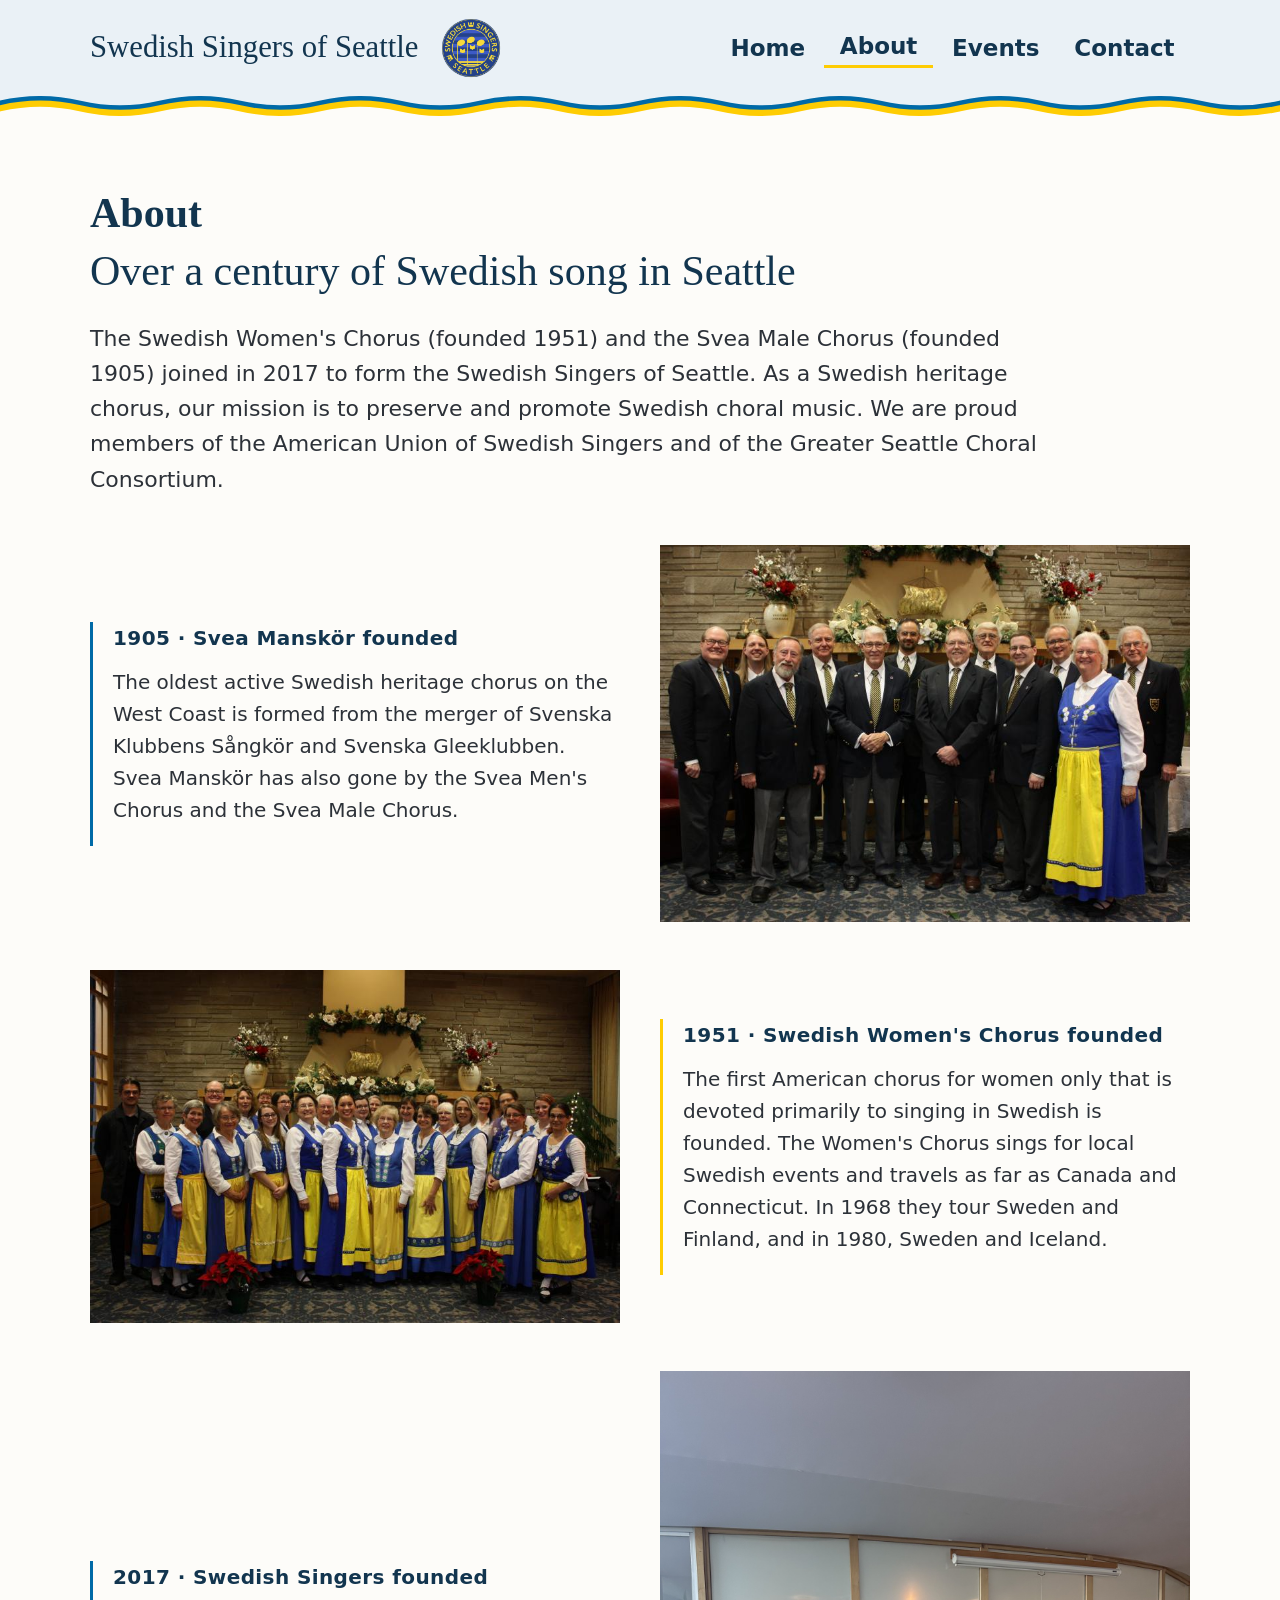
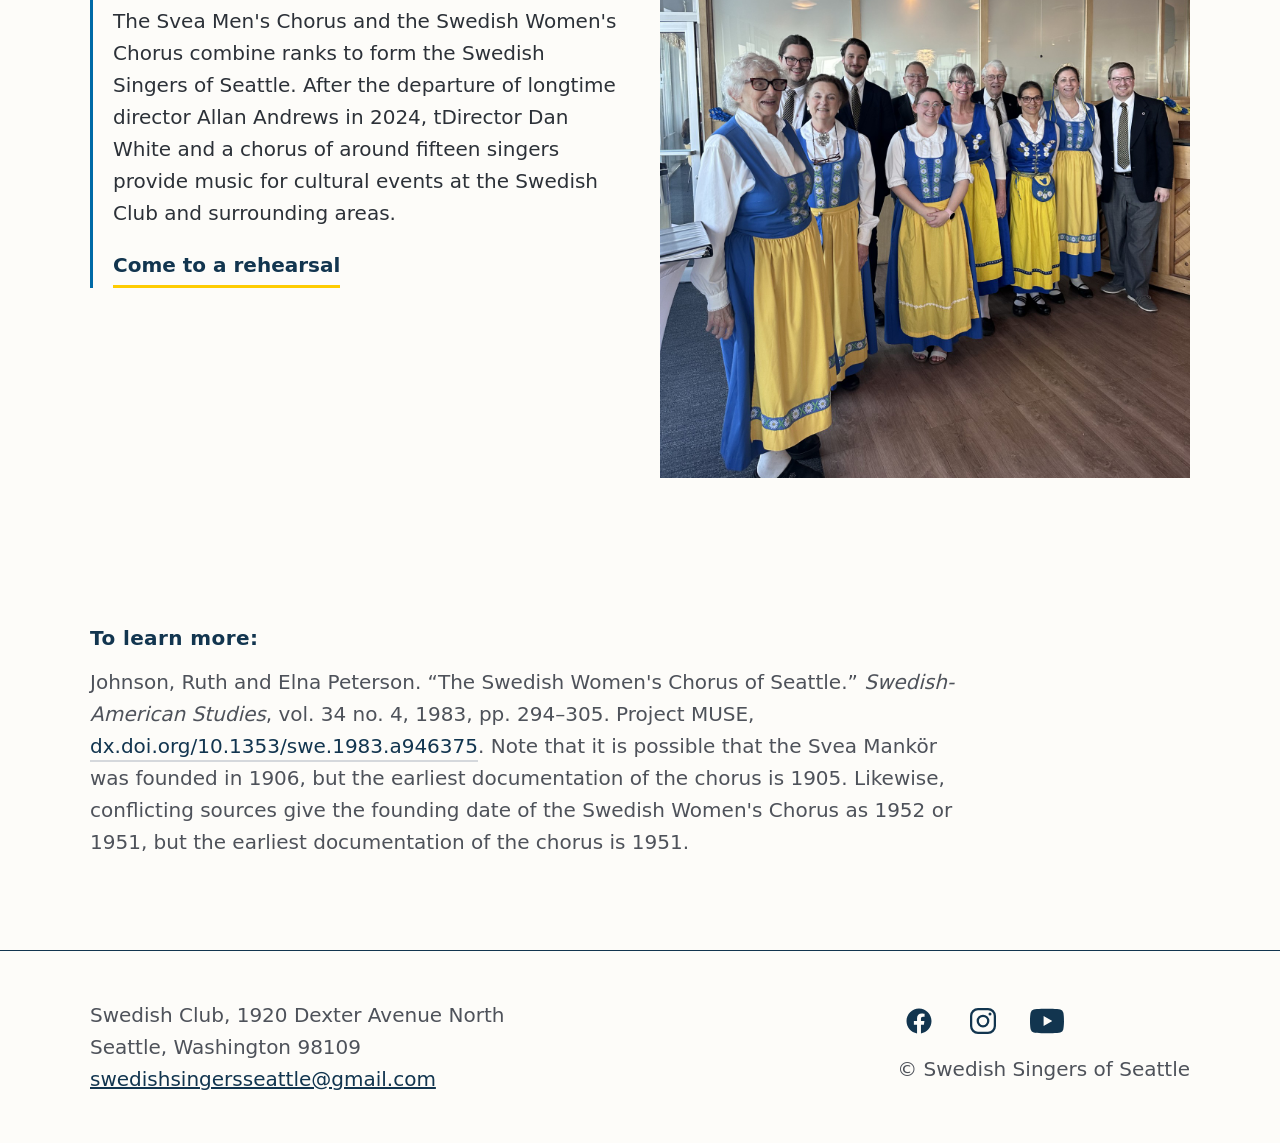
==== About.html @ 4ce390e9 "fixed socials, text, links" ====
<!DOCTYPE html>
<html lang="en">
<head>
<meta charset="utf-8">
<meta name="viewport" content="width=device-width, initial-scale=1">
<title>About &middot; Swedish Singers of Seattle</title>
<link href="css/style.css" rel="stylesheet">
</head>
<body class="page" data-page="about">

<div data-include="partials/header.html"></div>

<section class="section">
  <div class="page-title">
    <div class="eyebrow">About</div>
    <h1>Over a century of Swedish song in Seattle</h1>
  </div>
  <p class="lead">The Swedish Women's Chorus (founded 1951) and the Svea Male Chorus (founded 1905) joined in 2017 to form the Swedish Singers of Seattle. As a Swedish heritage chorus, our mission is to preserve and promote Swedish choral music. We are proud members of the American Union of Swedish Singers and of the Greater Seattle Choral Consortium.</p>

  <div class="timeline-entry">
    <div class="accent accent-blue">
      <div class="eyebrow">1905 &middot; Svea Manskör founded</div>
      <p>The oldest active Swedish heritage chorus on the West Coast is formed from the merger of Svenska Klubbens Sångkör and Svenska Gleeklubben. Svea Manskör has also gone by the Svea Men's Chorus and the Svea Male Chorus.</p>
    </div>
    <img src="images/Svea.png" alt="The Svea Male Chorus">
  </div>

  <div class="timeline-entry"">
    <img src="images/Womens.png" alt="The Swedish Women's Chorus">
    <div class="accent accent-yellow">
      <div class="eyebrow">1951 &middot; Swedish Women's Chorus founded</div>
      <p>The first American chorus for women only that is devoted primarily to singing in Swedish is founded. The Women's Chorus sings for local Swedish events and travels as far as Canada and Connecticut. In 1968 they tour Sweden and Finland, and in 1980, Sweden and Iceland.</p>
    </div>
  </div>

  <div class="timeline-entry"">
    <div class="accent accent-blue">
      <div class="eyebrow">2017 &middot; Swedish Singers founded</div>
      <p>The Svea Men's Chorus and the Swedish Women's Chorus combine ranks to form the Swedish Singers of Seattle. After the departure of longtime director Allan Andrews in 2024, tDirector Dan White and a chorus of around fifteen singers provide music for cultural events at the Swedish Club and surrounding areas.</p>
      <a href="Contact.html" class="ylink">Come to a rehearsal</a>
    </div>
    <img src="images/Swedish_Singers_June_2025.jpg" alt="The Swedish Singers of Seattle, June 2025">
  </div>
</section>

<section class="section">
  <div class="eyebrow">To learn more:</div>
  <p class="muted">Johnson, Ruth and Elna Peterson. &ldquo;The Swedish Women's Chorus of Seattle.&rdquo; <em>Swedish-American Studies</em>, vol. 34 no. 4, 1983, pp. 294&ndash;305. Project MUSE, <a href="https://dx.doi.org/10.1353/swe.1983.a946375" class="blink">dx.doi.org/10.1353/swe.1983.a946375</a>.
  Note that it is possible that the Svea Mankör was founded in 1906, but the earliest documentation of the chorus is 1905. Likewise, conflicting sources give the founding date of the Swedish Women's Chorus as 1952 or 1951, but the earliest documentation of the chorus is 1951.
  </p>
</section>

<div data-include="partials/footer.html"></div>

<script src="js/include.js"></script>
</body>
</html>
---- css/style.css ----
:root {
  --blue: #006AA7;
  --navy: #12354F;
  --yellow: #FECC02;
  --header-bg: #EAF1F6;
  --paper: #FDFCF9;
  --ink: #2C3138;
  --muted: #4e525a;
  --rule: #D5D8DC;

  --serif: Georgia, "Times New Roman", Times, serif;
  --sans: system-ui, -apple-system, "Segoe UI", Roboto, Helvetica, Arial, sans-serif;

  --measure: 68ch;
  --pad: clamp(20px, 5vw, 40px);
  --media-h: 42.857vw;
}

* { box-sizing: border-box; }

html { -webkit-text-size-adjust: 100%; }

body {
  margin: 0;
  background: var(--paper);
  color: var(--ink);
  font-family: var(--sans);
  font-size: 20px;
  line-height: 1.6;
}

img {
  max-width: 100%;
  display: block;
}

/* ---- full-bleed grid wrapper ----
   Content sits in the centered column; anything with .bleed spans edge to edge. */
.page {
  display: grid;
  grid-template-columns:
    [full-start] minmax(var(--pad), 1fr)
    [content-start] minmax(0, 1100px) [content-end]
    minmax(var(--pad), 1fr) [full-end];
}
.page > * { grid-column: content; }
.page > .bleed { grid-column: full; }

/* ---- type ---- */
h1, h2, h3 {
  font-family: var(--serif);
  font-weight: 400;
  color: var(--navy);
  line-height: 1.15;
  margin: 0;
}
h1 { font-size: clamp(48px, 6vw, 56px); }
h2 { font-size: clamp(28px, 4vw, 34px); }
h3 { font-size: 24px; }

p { margin: 0 0 1em; max-width: var(--measure); }
a {
  color: var(--navy);
  transition: color 150ms ease, border-color 150ms ease;
}

.lead {
  font-size: 22px;
  margin-top: 24px;
}

.eyebrow {
  font-family: var(--sans);
  font-size: 20px;
  font-weight: 700;
  letter-spacing: 0.02em;
  color: var(--navy);
  margin: 0 0 12px;
}
.muted { color: var(--muted); }
.section { padding: clamp(40px, 8vw, 72px) 0; }

/* page title */
.page-title { margin-bottom: 8px; }
.page-title .eyebrow {
  font-family: var(--serif);
  font-size: clamp(34px, 4.2vw, 42px);
  font-weight: 700;
  letter-spacing: 0;
  line-height: 1.2;
  margin: 0 0 8px;
}
.page-title h1 {
  font-size: clamp(34px, 4.2vw, 42px);
  font-weight: 400;
  line-height: 1.2;
}

/* ---- yellow-underlined action links ---- */
.ylink {
  display: inline-block;
  font-weight: 700;
  color: var(--navy);
  text-decoration: none;
  padding-bottom: 4px;
  border-bottom: 3px solid var(--yellow);
}
.ylink:hover {
  color: var(--blue);
  border-bottom-color: var(--navy);
}

.blink {
  color: var(--navy);
  text-decoration: none;
  border-bottom: 2px solid var(--rule);
  padding-bottom: 2px;
}
.blink:hover {
  color: var(--blue);
  border-bottom-color: var(--blue);
}

/* ---- rule hierarchy ---- */
.rule-section {
  border: 0;
  height: 1px;
  background: var(--navy);
  margin: 0;
}   /* between sections, full-bleed */
.rule-item {
  border: 0;
  height: 1px;
  background: var(--rule);
  margin: 0;
}       /* between items */

/* signature rule under header only */
.sig-rule { height: 0; }
.sig-rule .sig-blue {
  height: 2px;
  background: var(--blue);
}
.sig-rule .sig-yellow {
  height: 1px;
  background: var(--yellow);
}

/* ---- accent-bordered callouts ---- */
.accent {
  border-left: 3px solid var(--rule);
  padding-left: 20px;
}
.accent-yellow { border-left-color: var(--yellow); }
.accent-blue { border-left-color: var(--blue); }

/* timeline */
.timeline-entry {
  display: grid;
  grid-template-columns: 1fr 1fr;
  gap: 40px;
  align-items: center;
  margin-top:48px;
}
.timeline-entry img {
  width: 100%;
  object-fit: cover;
}
@media (max-width: 900px) {
  .timeline-entry {
    grid-template-columns: 1fr;
    gap: 24px;
  }
  .timeline-entry .accent { order: 1; }
  .timeline-entry img { order: 2; }
}

/* ---- header ---- */
.site-header {
  background: var(--header-bg);
  box-shadow: 0 0 0 100vmax var(--header-bg);
  clip-path: inset(0 -100vmax);
  display: flex;
  align-items: center;
  justify-content: space-between;
  gap: 24px;
  padding: 16px 0;
}
.brand-lockup {
  display: flex;
  align-items: center;
  gap: clamp(12px, 1.6vw, 24px);
  text-decoration: none;
  min-width: 0;
}
.brand {
  font-family: var(--serif);
  font-size: clamp(20px, 2.4vw, 34px);
  color: var(--navy);
  white-space: nowrap;
}
.logo-mark {
  width: clamp(44px, 5vw, 70px);
  height: clamp(44px, 5vw, 70px);
  flex-shrink: 0;
}
.nav-toggle {
  display: none;
  width: 44px;
  height: 44px;
  align-items: center;
  justify-content: center;
  background: none;
  border: 0; cursor: pointer;
}
.nav-toggle span, .nav-toggle span::before, .nav-toggle span::after {
  content: "";
  display: block;
  width: 24px;
  height: 2px;
  background: var(--navy);
  position: relative;
}
.nav-toggle span::before {
  position: absolute;
  top: -7px;
}
.nav-toggle span::after {
  position: absolute;
  top: 7px;
}
.site-nav {
  display: flex;
  gap: 4px;
}
.site-nav a {
  display: inline-flex;
  align-items: center;
  min-height: 34px;
  padding: 0 clamp(8px, 1.2vw, 16px);
  color: var(--navy);
  text-decoration: none;
  font-weight: 600;
  font-size: clamp(17px, 1.8vw, 24px);
  white-space: nowrap;
  background: transparent;
  transition: background-color 150ms ease, color 150ms ease;
}
.site-nav a:hover {
  background: var(--blue);
  color: #fff;
}
.site-nav a.active { border-bottom: 3px solid var(--yellow); }

/* divider under the header — wavy flag-color rule */
.wave-rule { display: block; width: 100%; height: 20px; }
.wave-rule svg { display: block; width: 100%; height: 100%; }
.wave-rule path { fill: none; stroke-width: 4; stroke-linecap: round; stroke-linejoin: round; }
.wave-rule .wave-blue { stroke: var(--blue); }
.wave-rule .wave-yellow { stroke: var(--yellow); }
.wave-rule .wave-header-fill { fill: var(--header-bg); stroke: none; }

/* ---- home doorway panels ---- */
.doorways {
  aspect-ratio: 8 / 5;
  height: auto;
  max-height: 900px;
  display: grid;
  grid-template-columns: 5fr 11fr;
  grid-template-rows: 1fr 1fr;
  gap: 14px;
  background: var(--yellow);
  width: 100vw;
  position: relative;
  left: 50%;
  margin-left: -50vw;
  margin-right: -50vw;
}

.doorway {
  position: relative;
  display: flex; flex-direction: column;
  min-height: 0;
  padding: clamp(18px, 2.4vw, 28px);
  text-decoration: none;
  color: #fff;
  background-color: var(--navy);
  overflow: hidden;
}

.doorway-left-col {
  grid-row: span 2;
  display: grid;
  grid-template-rows: 1fr 1fr;
  position: relative;
  background-image: url('../images/Swedish_Club.png');
  background-size: cover;
  background-position: center;
}

.doorway-join,
.doorway-join-more {
  background: transparent; /* let the parent's photo show through */
}

.doorway-join      { border-bottom: 7px solid var(--yellow); }
.doorway-join-more { border-top:    7px solid var(--yellow); }

.doorway-hear {
  grid-column: 2;
  grid-row: 1;
}
.doorway-book {
  grid-column: 2;
  grid-row: 2;
}

/* photo layer */
.doorway .doorway-img {
  position: absolute;
  inset: 0;
  width: 100%;
  height: 100%;
  object-fit: cover;
  z-index: 0;
}
.doorway::before {
  content: "";
  position: absolute;
  inset: 0;
  z-index: 1;
  background: linear-gradient(to bottom, rgba(10,30,60,0.15), rgba(10,30,60,0.35));
}
.doorway > * {
  position: relative;
  z-index: 2;
}
.doorway .kicker {
  font-size: clamp(20px, 2.2vw, 26px);
  font-weight: 700;
  letter-spacing: 0.02em;
  color: var(--yellow);
}
.doorway h2 {
  font-family: var(--sans);
  color: #fff;
  margin: 6px 0 4px;
}
.doorway .go {
  font-weight: 700;
  color: #fff;
  border-bottom: 3px solid var(--yellow);
  align-self: flex-start;
  padding-bottom: 2px;
  margin-top: 12px;
}
.doorway:hover h2 { color: var(--yellow); }
.doorway:hover .go { border-bottom-color: #fff; }

.doorway .kicker,
.doorway h2,
.doorway .go {
  text-shadow: 0 1px 3px rgba(0,0,0,0.8), 0 2px 8px rgba(0,0,0,0.5);
}

.hero-lede { padding: clamp(36px, 6vw, 56px) 0 clamp(24px, 3vw, 32px); }
.hero-lede h1 {
  max-width: none;
  white-space: nowrap;
}
.hero-lede p {
  margin-top: 28px;
  line-height: 1.7;
}

.photo {
  width: 100%;
  background-color: var(--navy);
  background-image: repeating-linear-gradient(135deg, rgba(255,255,255,0.06) 0, rgba(255,255,255,0.06) 2px, transparent 2px, transparent 14px);
  display: flex;
  align-items: center;
  justify-content: center;
  color: rgba(255,255,255,0.75);
  font-size: 12px;
  letter-spacing: 0.08em;
  text-transform: uppercase;
}
.photo span {
  border: 1px solid rgba(255,255,255,0.35);
  padding: 10px 16px;
}
.photo img {
  width: 100%;
  height: 100%;
  object-fit: cover;
}

/* events "watch us" video grid */
.video-grid {
  display: grid;
  grid-template-columns: repeat(3, 1fr);
  gap: 20px;
  margin-top: 28px;
}
.video-grid iframe {
  width: 100%;
  aspect-ratio: 16 / 9;
  border: 0;
  display: block;
  background: var(--navy);
}

/* contact venue */
.venue-split {
  display: grid;
  grid-template-columns: 1fr 1fr;
  gap: 3px;
  background: var(--yellow);
  height: var(--media-h);
  margin: 8px 0;
}
.venue-split .photo {
  height: 100%;
  min-width: 0;
  overflow: hidden;
}
.venue-map {
  width: 100%;
  height: 100%;
  border: 0;
  display: block;
}

/* large section header that delineates a block */
.section-head {
  font-family: var(--serif);
  font-size: clamp(30px, 4vw, 40px);
  font-weight: 700;
  color: var(--navy);
  margin: 0;
  padding: 16px 0 20px;
}

/* ---- events ---- */
.events { list-style: none; margin: 0; padding: 0; }
.event {
  display: flex;
  align-items: flex-start;
  gap: 28px;
  padding: 28px 0 28px 20px;
  border-bottom: 4px solid var(--navy);
  border-left: 7px solid var(--blue);
  transition: background-color 180ms ease;
}
.event:first-child { border-top: 4px solid var(--navy); }
.event:nth-child(even) { border-left-color: var(--yellow); }
.event:hover { background: var(--header-bg); }
.event > div:not(.date) { transition: transform 180ms ease; }
.event:hover > div:not(.date) { transform: translateX(8px); }
.event .date {
  flex: 0 0 130px;
  display: flex;
  flex-wrap: wrap;
  align-items: baseline;
  column-gap: 8px;
  row-gap: 2px;
}
.event .weekday {
  flex-basis: 100%;
  font-weight: 700;
  color: var(--muted);
  text-transform: uppercase;
  letter-spacing: 0.04em;
  font-size: 18px;
  margin-top: 8px;
}
.event .month {
  font-weight: 700;
  color: var(--navy);
  text-transform: uppercase;
  font-size: 20px;
}
.event .day {
  font-weight: 700;
  color: var(--navy);
  font-size: 20px;
  line-height: 1;
}
.event .time {
  flex-basis: 100%;
  font-weight: 600;
  color: var(--navy);
  font-size: 16px;
}
.event .title {
  font-family: var(--sans);
  font-size: 26px;
  font-weight: 700;
  color: var(--navy);
  text-decoration: none;
}
.event .title:hover { color: var(--blue); }
.event .meta {
  color: var(--muted);
  margin-top: 6px;
}
.event .desc {
  margin-top: 8px;
  max-width: var(--measure);
}

/* "see the full calendar" link */
.calendar-link {
  font-size: 22px;
  font-weight: 700;
  border-bottom-width: 3px;
  padding-bottom: 3px;
}

/* ---- footer ---- */
.site-footer { background: var(--paper); }
.site-footer .inner {
  display: flex;
  flex-wrap: wrap;
  justify-content: space-between;
  align-items: flex-start;
  gap: 24px;
  padding: clamp(32px, 5vw, 48px) 0;
}
.site-footer a { color: var(--navy); }
.site-footer a:hover { color: var(--blue); }
.site-footer .social {
  display: flex;
  gap: 20px;
}
.site-footer .social a {
  display: inline-flex;
  width: 44px;
  height: 44px;
  align-items: center;
  justify-content: center;
}

/* ---- responsive ---- */
@media (max-width: 900px) {
  .doorways {
    grid-template-columns: 1fr;
    grid-template-rows: none;
    gap: 3px;
  }
  .doorway-left-col {
    grid-row: auto;
    grid-template-rows: auto;
  }
  .doorway {
    height: auto;
    min-height: 280px;
  }
  .doorway-join-more { display: none; }
  .doorway-join { border-bottom: 0; }
  .venue-split {
    grid-template-columns: 1fr;
    height: auto;
  }
  .venue-split .photo { aspect-ratio: 3 / 2; }
  .venue-map { height: 220px; }
  .video-grid { grid-template-columns: 1fr; }
}

@media (max-width: 767px) {
  .doorways {
    aspect-ratio: auto;
    max-height: none;
    height: auto;
  }

  .hero-lede h1 { white-space: normal; }   /* let it wrap rather than overflow on phones */

  /* header */
  .site-header {
    flex-wrap: wrap;
    gap: 12px;
    padding: 12px 0;
  }
  .brand-lockup {
    gap: 12px;
    min-width: 0;
    flex-shrink: 1;
  }
  .brand {
    font-size: 20px;
    white-space: normal;
    line-height: 1.2;
  }
  .logo-mark {
    width: 70px;
    height: 70px;
  }
  .nav-toggle {
    display: inline-flex;
    flex-shrink: 0;
  }

  /* dropdown */
  .site-nav {
    display: none;
    flex-direction: column;
    gap: 0;
    width: 100%;
    order: 3;
    margin-top: 8px;
    border-top: 1px solid rgba(18,53,79,0.15);
  }
  .site-nav.open { display: flex; }
  .site-nav a {
    min-height: 52px;
    padding: 0 4px;
    font-size: 20px;
    border-bottom: 1px solid rgba(18,53,79,0.12);
  }
  .site-nav a:last-child { border-bottom: 0; }
  .site-nav a.active {
    background: var(--navy);
    color: #fff;
    border-bottom-color: transparent;
  }
}
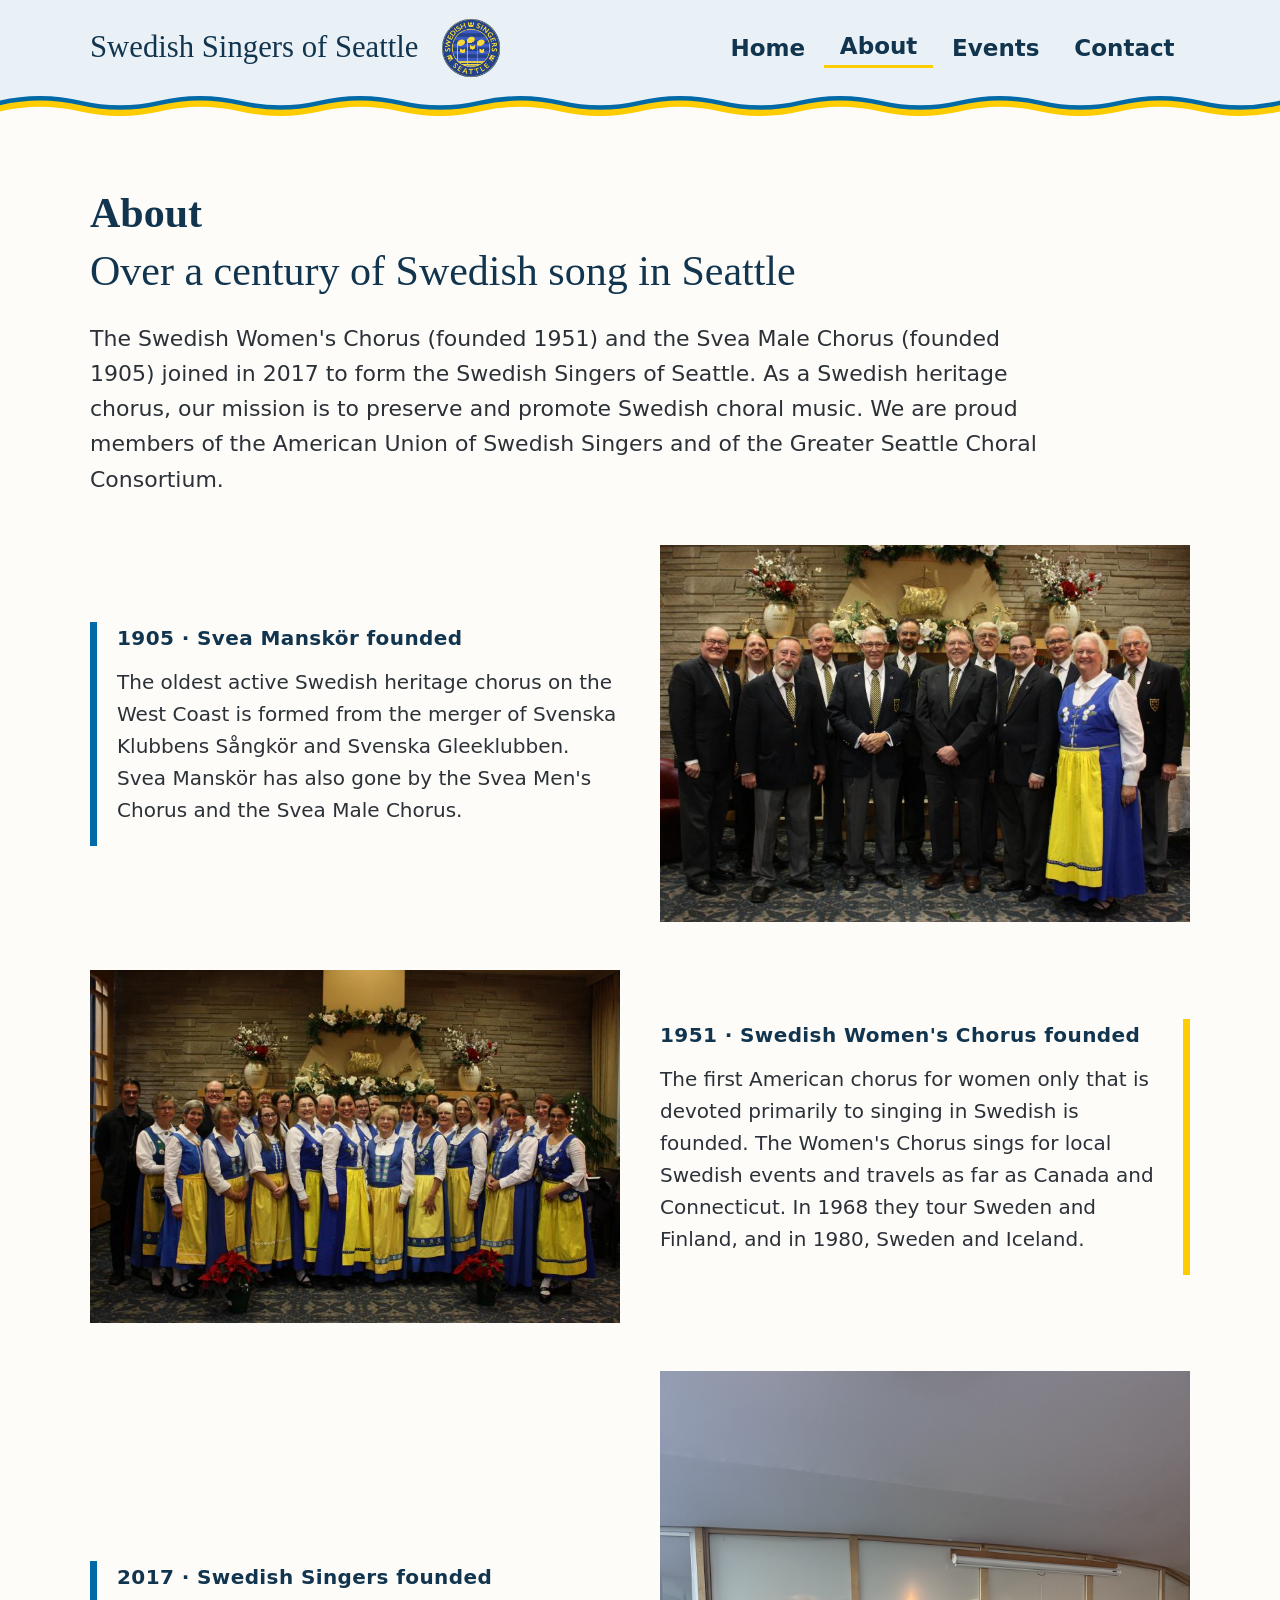
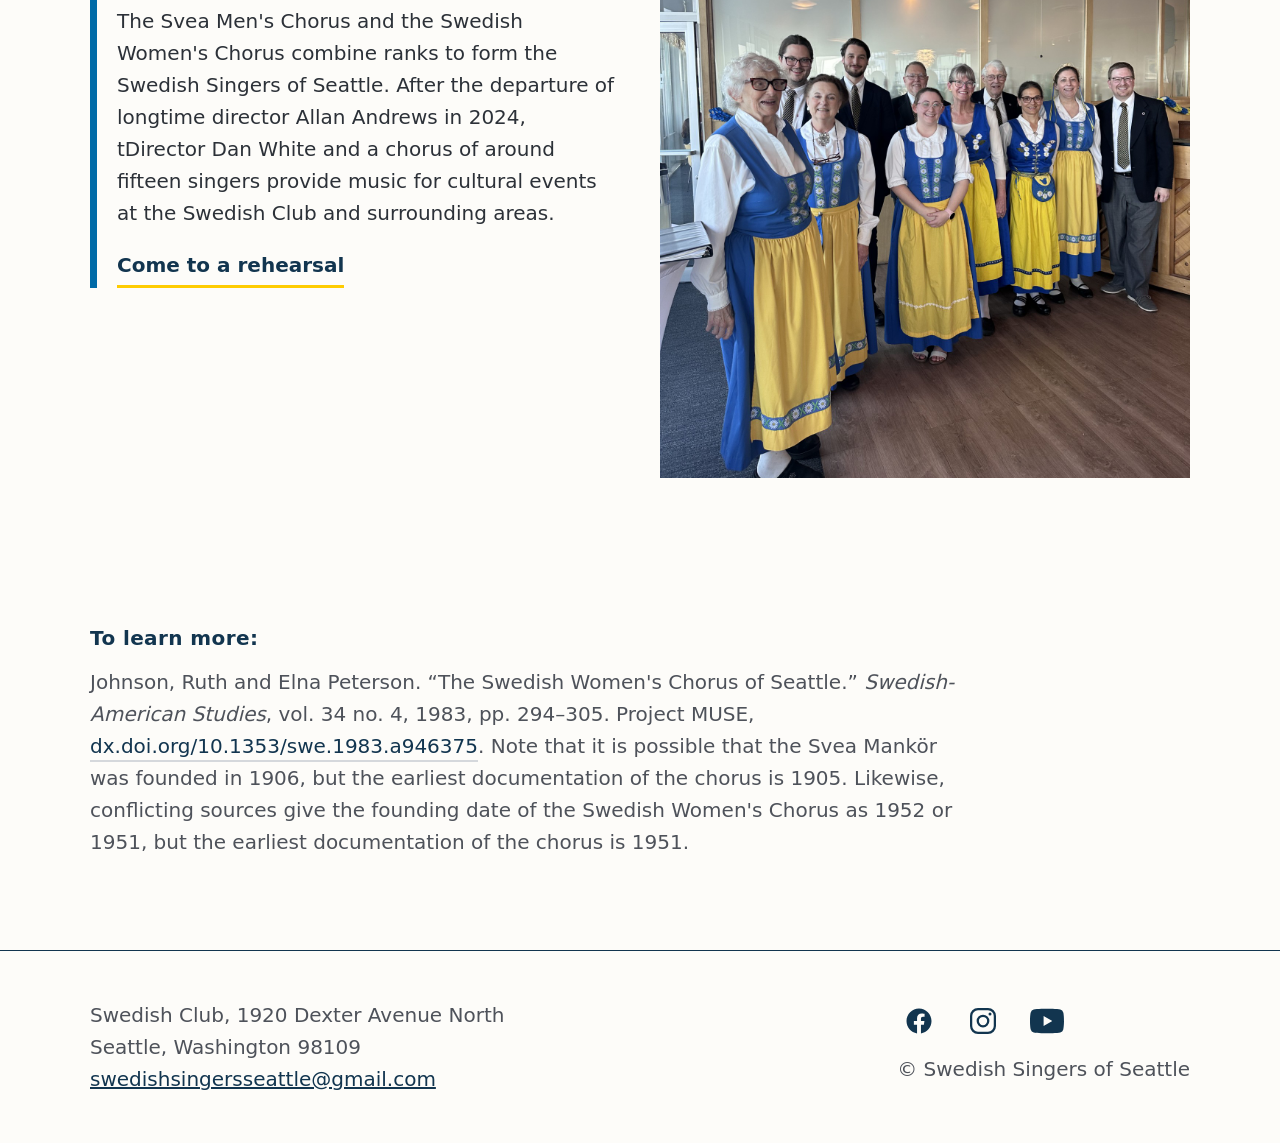
==== commit a7df281a: "accent thickness and sidedness" ====
--- a/About.html
+++ b/About.html
@@ -18,23 +18,23 @@
   <p class="lead">The Swedish Women's Chorus (founded 1951) and the Svea Male Chorus (founded 1905) joined in 2017 to form the Swedish Singers of Seattle. As a Swedish heritage chorus, our mission is to preserve and promote Swedish choral music. We are proud members of the American Union of Swedish Singers and of the Greater Seattle Choral Consortium.</p>
 
   <div class="timeline-entry">
-    <div class="accent accent-blue">
+    <div class="accent-left accent-blue">
       <div class="eyebrow">1905 &middot; Svea Manskör founded</div>
       <p>The oldest active Swedish heritage chorus on the West Coast is formed from the merger of Svenska Klubbens Sångkör and Svenska Gleeklubben. Svea Manskör has also gone by the Svea Men's Chorus and the Svea Male Chorus.</p>
     </div>
     <img src="images/Svea.png" alt="The Svea Male Chorus">
   </div>
 
-  <div class="timeline-entry"">
+  <div class="timeline-entry">
     <img src="images/Womens.png" alt="The Swedish Women's Chorus">
-    <div class="accent accent-yellow">
+    <div class="accent-right accent-yellow">
       <div class="eyebrow">1951 &middot; Swedish Women's Chorus founded</div>
       <p>The first American chorus for women only that is devoted primarily to singing in Swedish is founded. The Women's Chorus sings for local Swedish events and travels as far as Canada and Connecticut. In 1968 they tour Sweden and Finland, and in 1980, Sweden and Iceland.</p>
     </div>
   </div>
 
-  <div class="timeline-entry"">
-    <div class="accent accent-blue">
+  <div class="timeline-entry">
+    <div class="accent-left accent-blue">
       <div class="eyebrow">2017 &middot; Swedish Singers founded</div>
       <p>The Svea Men's Chorus and the Swedish Women's Chorus combine ranks to form the Swedish Singers of Seattle. After the departure of longtime director Allan Andrews in 2024, tDirector Dan White and a chorus of around fifteen singers provide music for cultural events at the Swedish Club and surrounding areas.</p>
       <a href="Contact.html" class="ylink">Come to a rehearsal</a>
--- a/css/style.css
+++ b/css/style.css
@@ -147,12 +147,16 @@
 }
 
 /* ---- accent-bordered callouts ---- */
-.accent {
-  border-left: 3px solid var(--rule);
+.accent-left {
+  border-left: 7px solid var(--rule);
   padding-left: 20px;
 }
-.accent-yellow { border-left-color: var(--yellow); }
-.accent-blue { border-left-color: var(--blue); }
+.accent-right {
+  border-right: 7px solid var(--rule);
+  padding-right: 20px;
+}
+.accent-yellow { border-color: var(--yellow); }
+.accent-blue { border-color: var(--blue); }
 
 /* timeline */
 .timeline-entry {
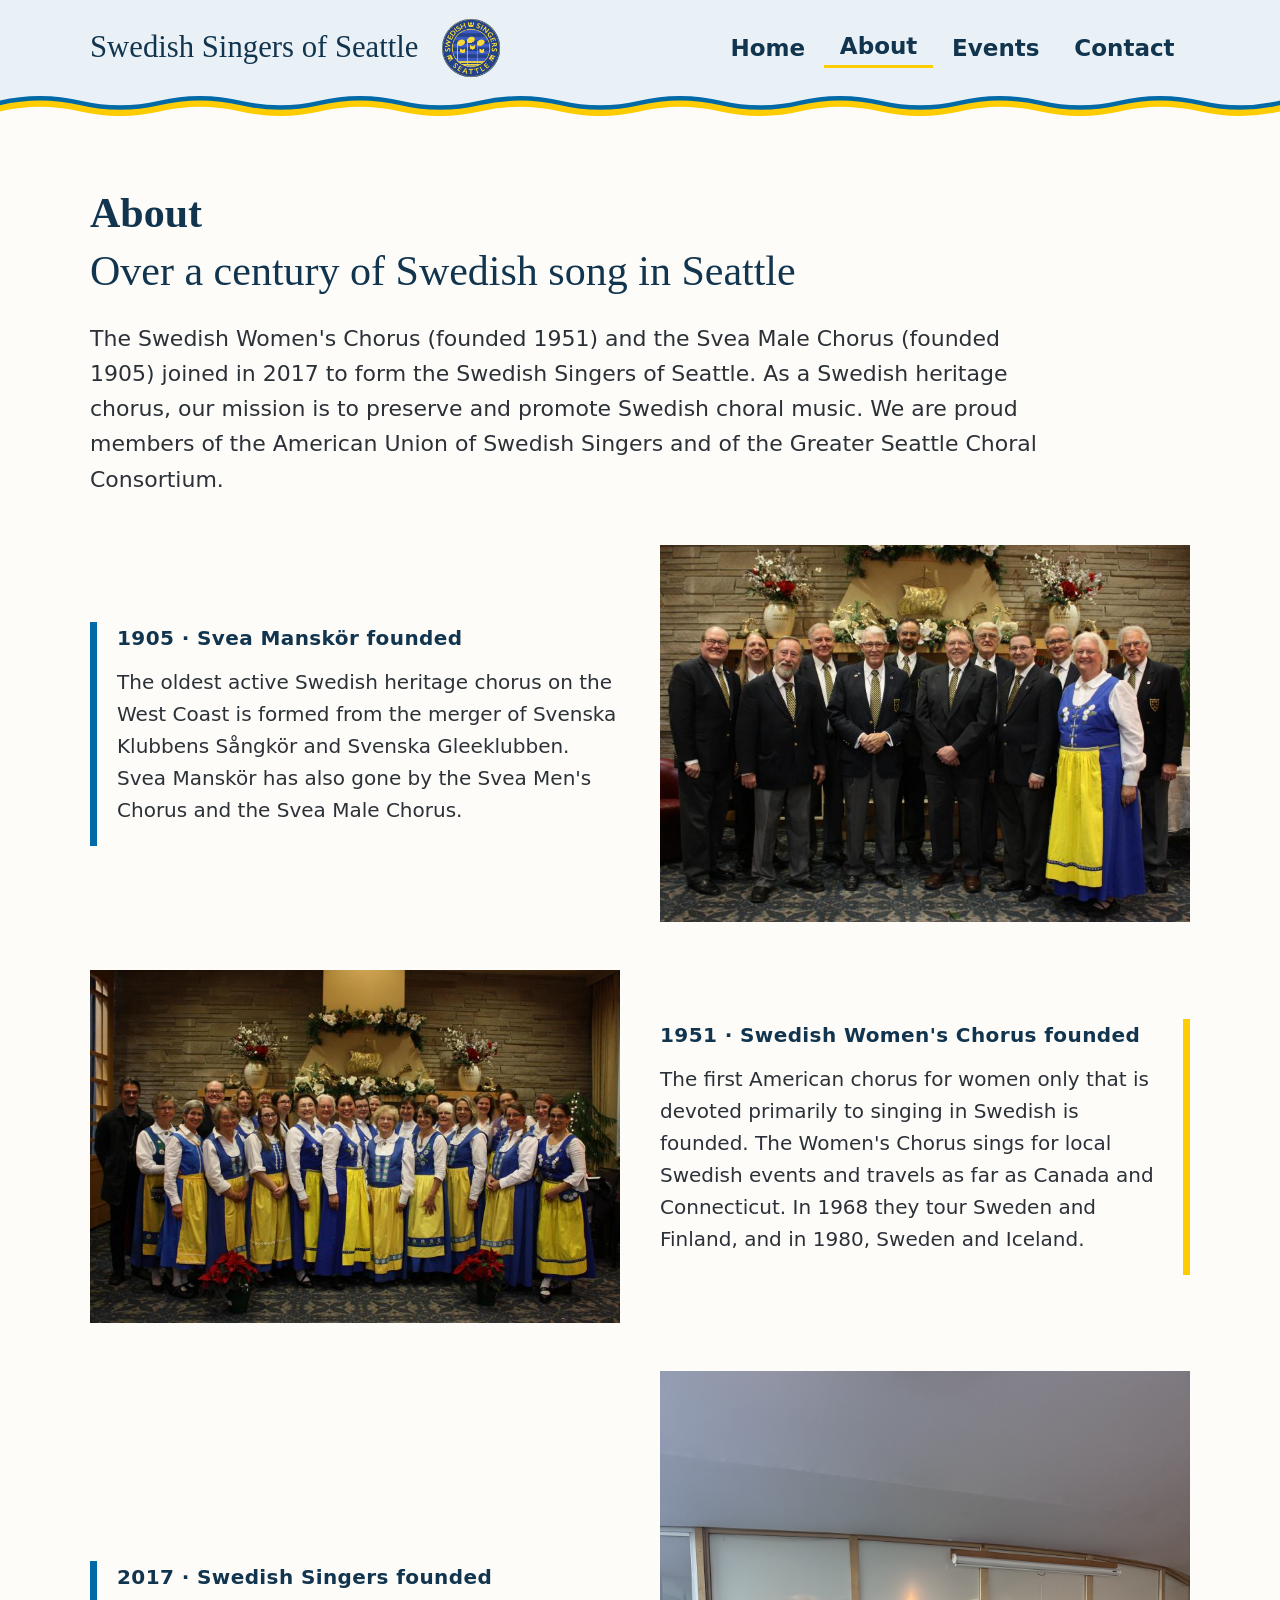
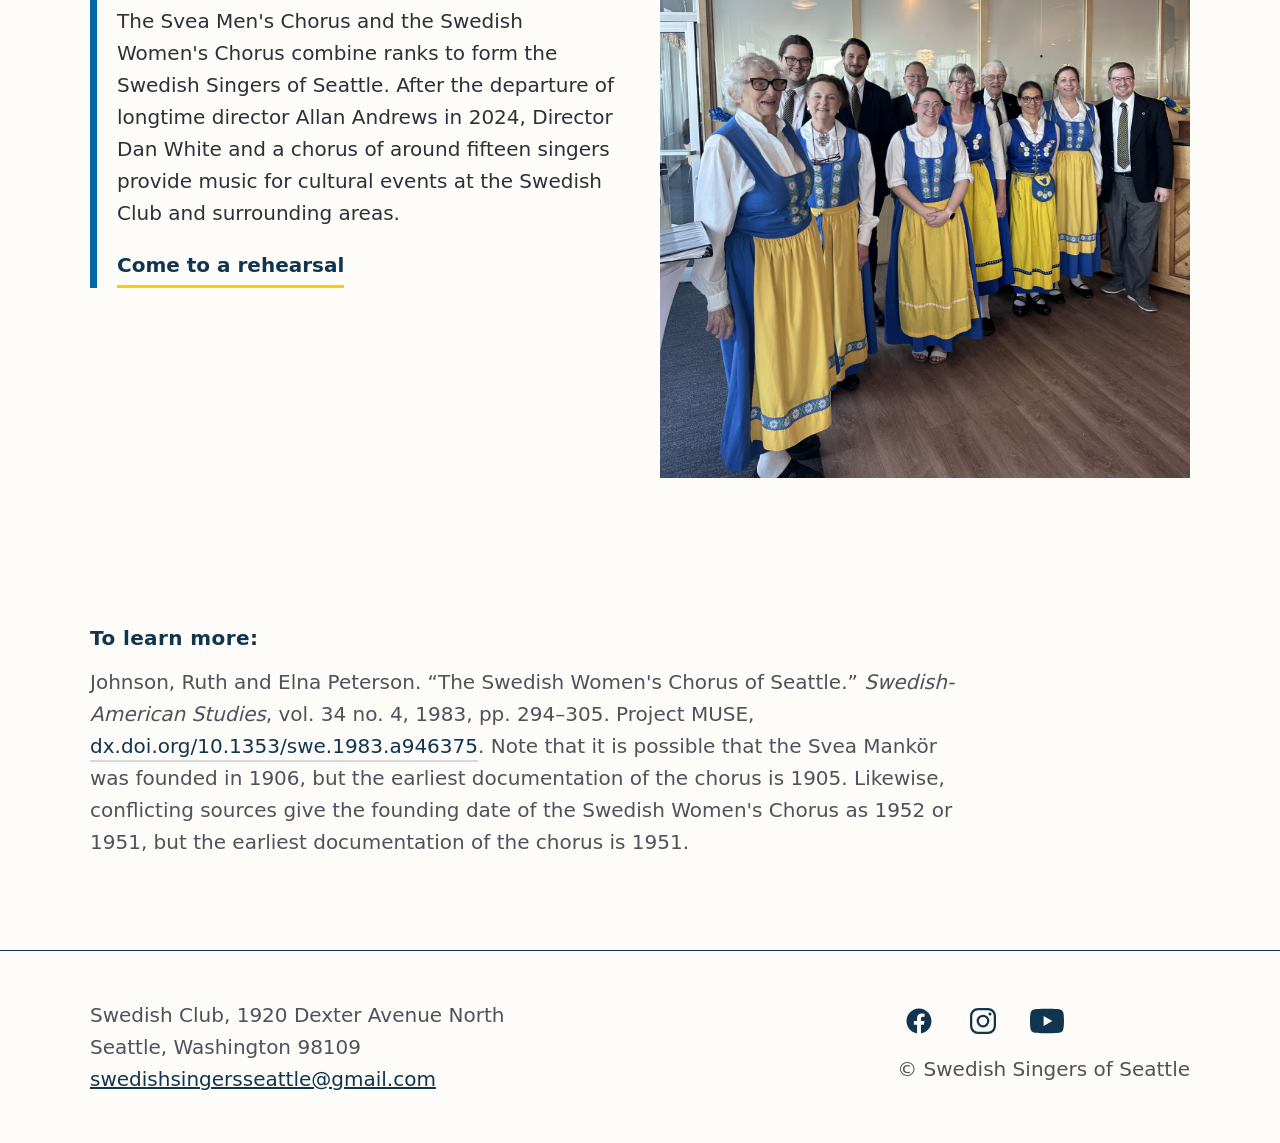
==== commit 31d8ae45: "final polish on second draft" ====
--- a/About.html
+++ b/About.html
@@ -36,7 +36,7 @@
   <div class="timeline-entry">
     <div class="accent-left accent-blue">
       <div class="eyebrow">2017 &middot; Swedish Singers founded</div>
-      <p>The Svea Men's Chorus and the Swedish Women's Chorus combine ranks to form the Swedish Singers of Seattle. After the departure of longtime director Allan Andrews in 2024, tDirector Dan White and a chorus of around fifteen singers provide music for cultural events at the Swedish Club and surrounding areas.</p>
+      <p>The Svea Men's Chorus and the Swedish Women's Chorus combine ranks to form the Swedish Singers of Seattle. After the departure of longtime director Allan Andrews in 2024, Director Dan White and a chorus of around fifteen singers provide music for cultural events at the Swedish Club and surrounding areas.</p>
       <a href="Contact.html" class="ylink">Come to a rehearsal</a>
     </div>
     <img src="images/Swedish_Singers_June_2025.jpg" alt="The Swedish Singers of Seattle, June 2025">
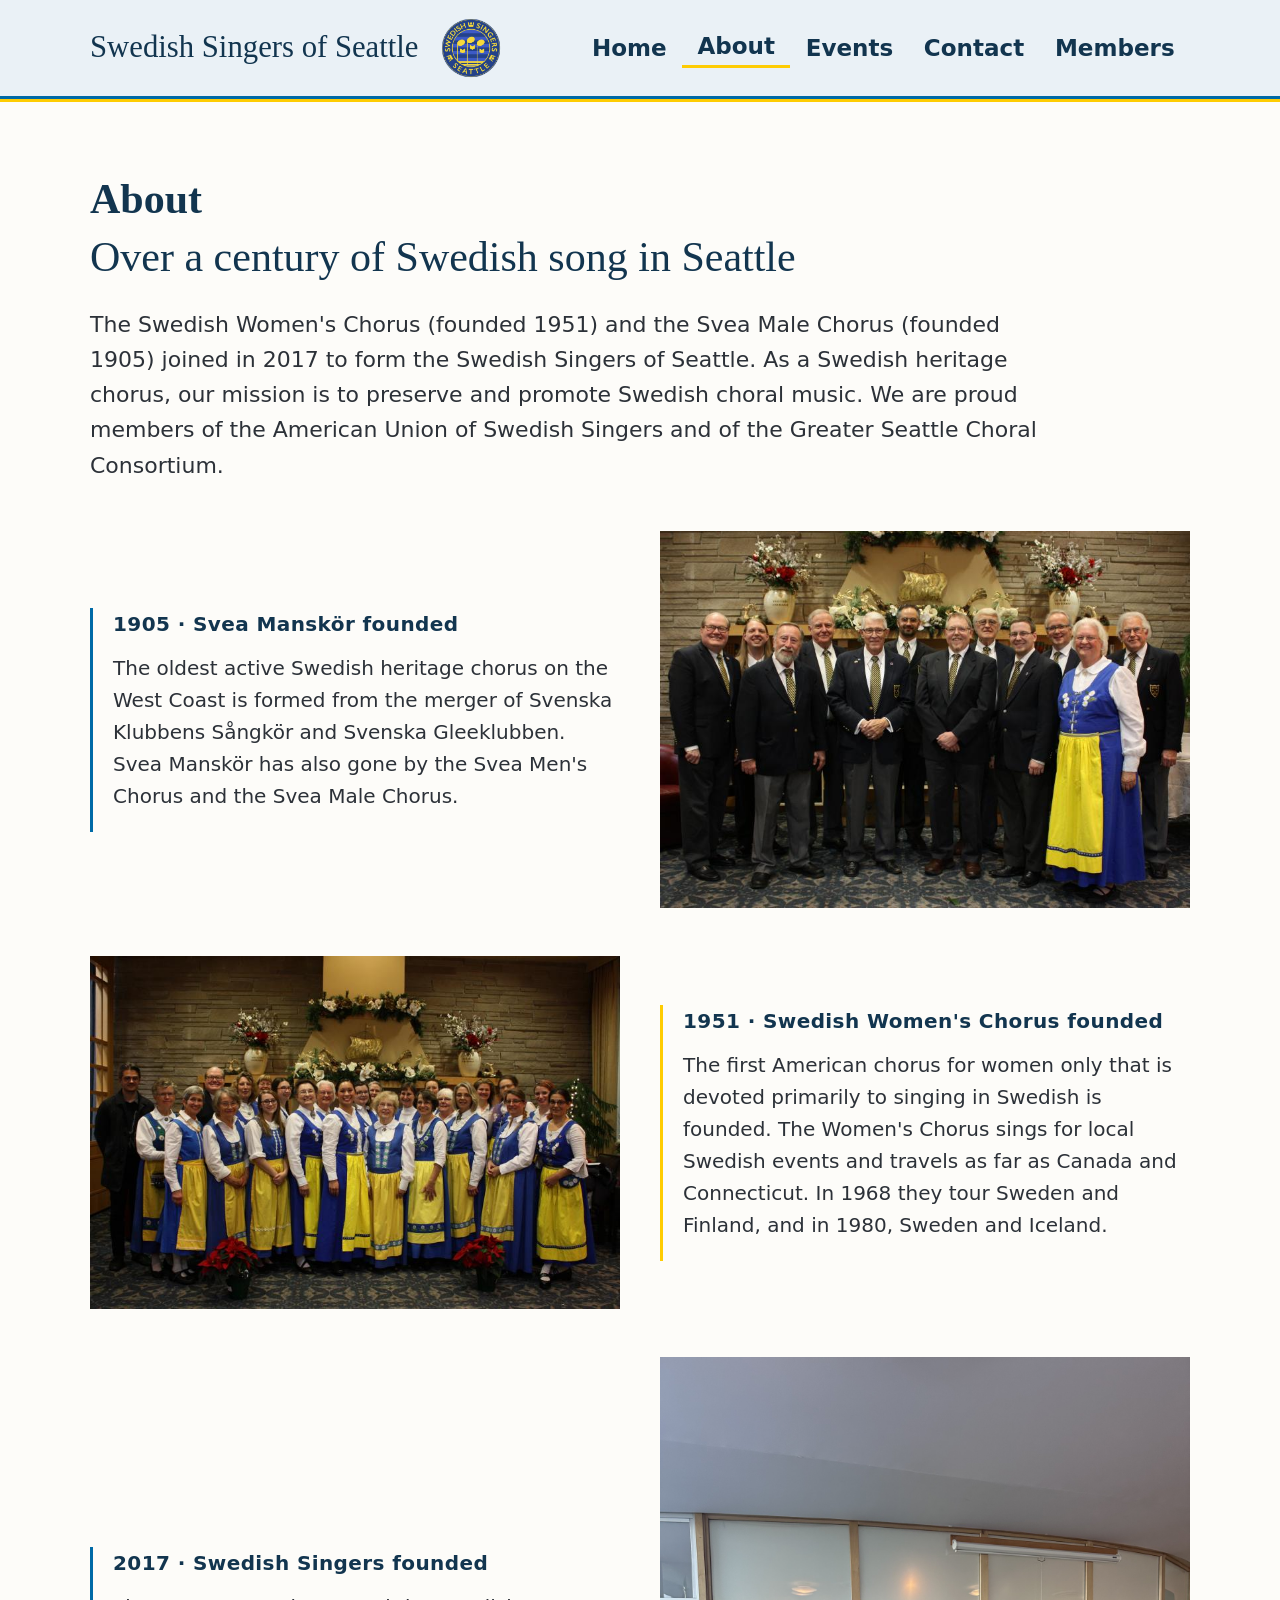
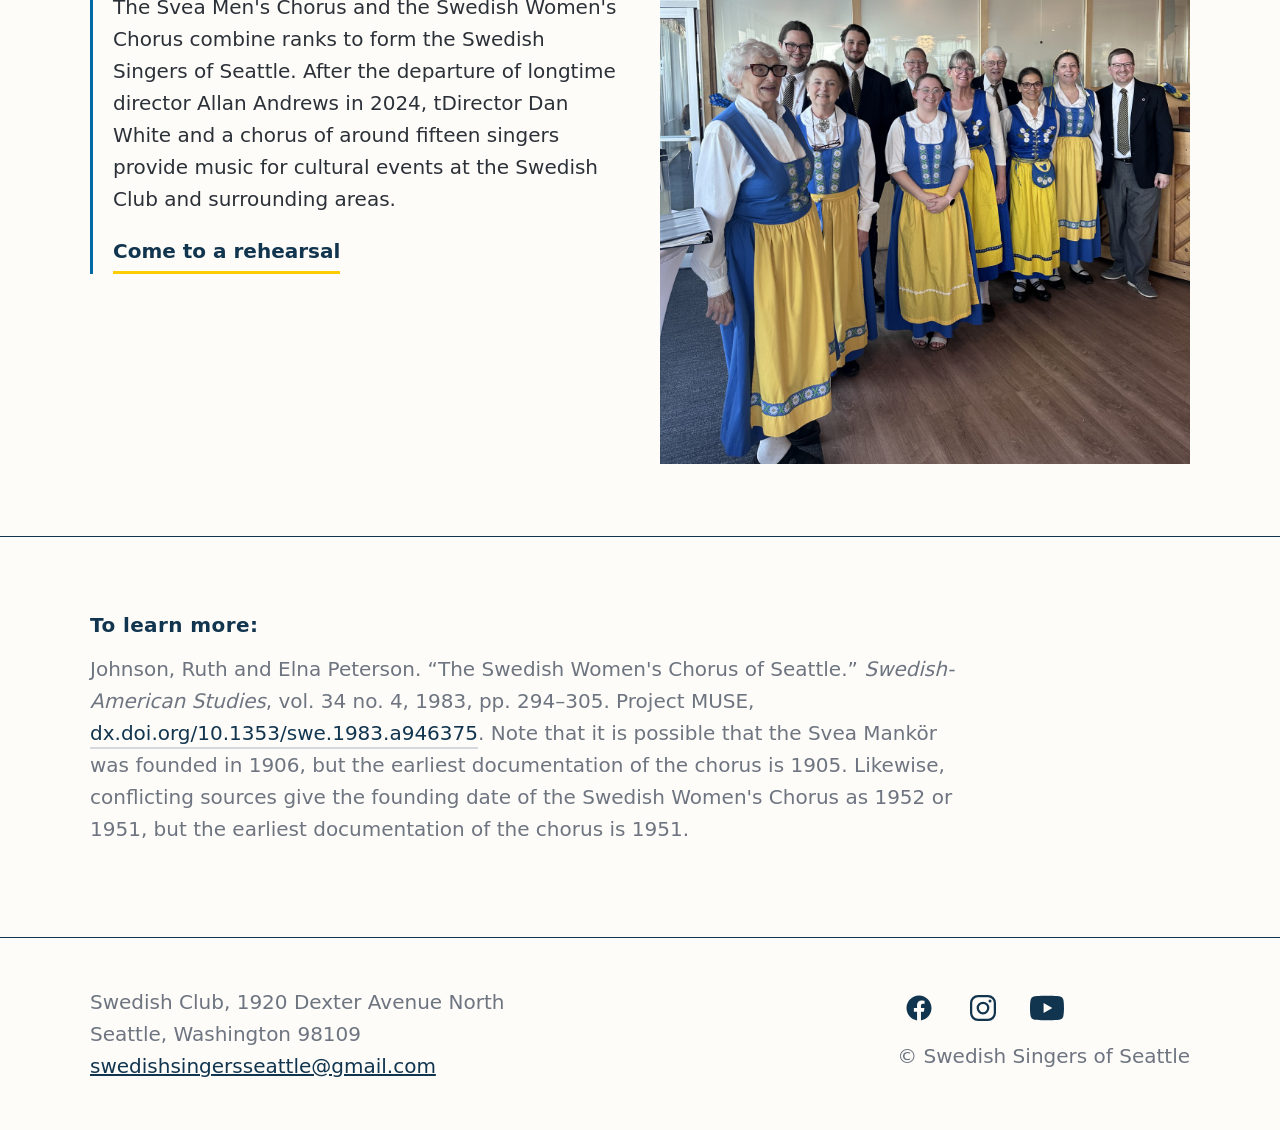
==== commit ced09ba6: "redesign of members and cleanup of cruft plus documentation" ====
--- a/About.html
+++ b/About.html
@@ -18,7 +18,7 @@
   <p class="lead">The Swedish Women's Chorus (founded 1951) and the Svea Male Chorus (founded 1905) joined in 2017 to form the Swedish Singers of Seattle. As a Swedish heritage chorus, our mission is to preserve and promote Swedish choral music. We are proud members of the American Union of Swedish Singers and of the Greater Seattle Choral Consortium.</p>
 
   <div class="timeline-entry">
-    <div class="accent-left accent-blue">
+    <div class="accent accent-blue">
       <div class="eyebrow">1905 &middot; Svea Manskör founded</div>
       <p>The oldest active Swedish heritage chorus on the West Coast is formed from the merger of Svenska Klubbens Sångkör and Svenska Gleeklubben. Svea Manskör has also gone by the Svea Men's Chorus and the Svea Male Chorus.</p>
     </div>
@@ -27,21 +27,23 @@
 
   <div class="timeline-entry">
     <img src="images/Womens.png" alt="The Swedish Women's Chorus">
-    <div class="accent-right accent-yellow">
+    <div class="accent accent-yellow">
       <div class="eyebrow">1951 &middot; Swedish Women's Chorus founded</div>
       <p>The first American chorus for women only that is devoted primarily to singing in Swedish is founded. The Women's Chorus sings for local Swedish events and travels as far as Canada and Connecticut. In 1968 they tour Sweden and Finland, and in 1980, Sweden and Iceland.</p>
     </div>
   </div>
 
   <div class="timeline-entry">
-    <div class="accent-left accent-blue">
+    <div class="accent accent-blue">
       <div class="eyebrow">2017 &middot; Swedish Singers founded</div>
-      <p>The Svea Men's Chorus and the Swedish Women's Chorus combine ranks to form the Swedish Singers of Seattle. After the departure of longtime director Allan Andrews in 2024, Director Dan White and a chorus of around fifteen singers provide music for cultural events at the Swedish Club and surrounding areas.</p>
+      <p>The Svea Men's Chorus and the Swedish Women's Chorus combine ranks to form the Swedish Singers of Seattle. After the departure of longtime director Allan Andrews in 2024, tDirector Dan White and a chorus of around fifteen singers provide music for cultural events at the Swedish Club and surrounding areas.</p>
       <a href="Contact.html" class="ylink">Come to a rehearsal</a>
     </div>
     <img src="images/Swedish_Singers_June_2025.jpg" alt="The Swedish Singers of Seattle, June 2025">
   </div>
 </section>
+
+<hr class="rule-section bleed">
 
 <section class="section">
   <div class="eyebrow">To learn more:</div>
--- a/css/style.css
+++ b/css/style.css
@@ -2,10 +2,9 @@
   --blue: #006AA7;
   --navy: #12354F;
   --yellow: #FECC02;
-  --header-bg: #EAF1F6;
   --paper: #FDFCF9;
   --ink: #2C3138;
-  --muted: #4e525a;
+  --muted: #6E7580;
   --rule: #D5D8DC;
 
   --serif: Georgia, "Times New Roman", Times, serif;
@@ -121,42 +120,21 @@
   border-bottom-color: var(--blue);
 }
 
-/* ---- rule hierarchy ---- */
+/* divider between sections */
 .rule-section {
   border: 0;
   height: 1px;
   background: var(--navy);
   margin: 0;
-}   /* between sections, full-bleed */
-.rule-item {
-  border: 0;
-  height: 1px;
-  background: var(--rule);
-  margin: 0;
-}       /* between items */
-
-/* signature rule under header only */
-.sig-rule { height: 0; }
-.sig-rule .sig-blue {
-  height: 2px;
-  background: var(--blue);
-}
-.sig-rule .sig-yellow {
-  height: 1px;
-  background: var(--yellow);
 }
 
 /* ---- accent-bordered callouts ---- */
-.accent-left {
-  border-left: 7px solid var(--rule);
+.accent {
+  border-left: 3px solid var(--rule);
   padding-left: 20px;
 }
-.accent-right {
-  border-right: 7px solid var(--rule);
-  padding-right: 20px;
-}
-.accent-yellow { border-color: var(--yellow); }
-.accent-blue { border-color: var(--blue); }
+.accent-yellow { border-left-color: var(--yellow); }
+.accent-blue { border-left-color: var(--blue); }
 
 /* timeline */
 .timeline-entry {
@@ -181,8 +159,8 @@
 
 /* ---- header ---- */
 .site-header {
-  background: var(--header-bg);
-  box-shadow: 0 0 0 100vmax var(--header-bg);
+  background: #EAF1F6;
+  box-shadow: 0 0 0 100vmax #EAF1F6;
   clip-path: inset(0 -100vmax);
   display: flex;
   align-items: center;
@@ -235,8 +213,8 @@
 }
 .site-nav {
   display: flex;
-  gap: 4px;
-}
+}
+
 .site-nav a {
   display: inline-flex;
   align-items: center;
@@ -256,13 +234,9 @@
 }
 .site-nav a.active { border-bottom: 3px solid var(--yellow); }
 
-/* divider under the header — wavy flag-color rule */
-.wave-rule { display: block; width: 100%; height: 20px; }
-.wave-rule svg { display: block; width: 100%; height: 100%; }
-.wave-rule path { fill: none; stroke-width: 4; stroke-linecap: round; stroke-linejoin: round; }
-.wave-rule .wave-blue { stroke: var(--blue); }
-.wave-rule .wave-yellow { stroke: var(--yellow); }
-.wave-rule .wave-header-fill { fill: var(--header-bg); stroke: none; }
+/* divider under the header */
+.flag-rule { height: 3px; background: var(--blue); }
+.flag-rule + .flag-rule { background: var(--yellow); }
 
 /* ---- home doorway panels ---- */
 .doorways {
@@ -310,15 +284,6 @@
 .doorway-join      { border-bottom: 7px solid var(--yellow); }
 .doorway-join-more { border-top:    7px solid var(--yellow); }
 
-.doorway-hear {
-  grid-column: 2;
-  grid-row: 1;
-}
-.doorway-book {
-  grid-column: 2;
-  grid-row: 2;
-}
-
 /* photo layer */
 .doorway .doorway-img {
   position: absolute;
@@ -377,21 +342,11 @@
   line-height: 1.7;
 }
 
+/* image frame; striped navy shows while the photo loads */
 .photo {
   width: 100%;
   background-color: var(--navy);
   background-image: repeating-linear-gradient(135deg, rgba(255,255,255,0.06) 0, rgba(255,255,255,0.06) 2px, transparent 2px, transparent 14px);
-  display: flex;
-  align-items: center;
-  justify-content: center;
-  color: rgba(255,255,255,0.75);
-  font-size: 12px;
-  letter-spacing: 0.08em;
-  text-transform: uppercase;
-}
-.photo span {
-  border: 1px solid rgba(255,255,255,0.35);
-  padding: 10px 16px;
 }
 .photo img {
   width: 100%;
@@ -453,48 +408,29 @@
   gap: 28px;
   padding: 28px 0 28px 20px;
   border-bottom: 4px solid var(--navy);
-  border-left: 7px solid var(--blue);
-  transition: background-color 180ms ease;
+  border-left: 3px solid var(--blue);
 }
 .event:first-child { border-top: 4px solid var(--navy); }
 .event:nth-child(even) { border-left-color: var(--yellow); }
-.event:hover { background: var(--header-bg); }
-.event > div:not(.date) { transition: transform 180ms ease; }
-.event:hover > div:not(.date) { transform: translateX(8px); }
-.event .date {
-  flex: 0 0 130px;
-  display: flex;
-  flex-wrap: wrap;
-  align-items: baseline;
-  column-gap: 8px;
-  row-gap: 2px;
-}
-.event .weekday {
-  flex-basis: 100%;
+.event .date { flex: 0 0 72px; }
+.event .day {
+  font-family: var(--serif);
+  font-size: 40px;
+  font-weight: 700;
+  color: var(--navy);
+  line-height: 1;
+}
+.event .month {
   font-weight: 700;
   color: var(--muted);
   text-transform: uppercase;
-  letter-spacing: 0.04em;
-  font-size: 18px;
+  font-size: 20px;
+}
+.event .time {
+  font-weight: 700;
+  color: var(--blue);
+  font-size: 20px;
   margin-top: 8px;
-}
-.event .month {
-  font-weight: 700;
-  color: var(--navy);
-  text-transform: uppercase;
-  font-size: 20px;
-}
-.event .day {
-  font-weight: 700;
-  color: var(--navy);
-  font-size: 20px;
-  line-height: 1;
-}
-.event .time {
-  flex-basis: 100%;
-  font-weight: 600;
-  color: var(--navy);
-  font-size: 16px;
 }
 .event .title {
   font-family: var(--sans);
@@ -511,6 +447,184 @@
 .event .desc {
   margin-top: 8px;
   max-width: var(--measure);
+}
+
+/* ---- members music library ---- */
+[data-page="members"] {
+  --spruce: #1F4B4A;
+  --spruce-mid: #2F6F6C;
+  --copper: #A4633A;
+  --tint: rgba(164,99,58,0.055);
+  --tint-hover: rgba(31,75,74,0.11);
+}
+[data-page="members"] h1,
+[data-page="members"] h2,
+[data-page="members"] h3,
+[data-page="members"] .eyebrow,
+[data-page="members"] .event .title { color: var(--spruce); }
+[data-page="members"] .accent-yellow { border-left-color: var(--copper); }
+[data-page="members"] .ylink { border-bottom-color: var(--copper); }
+[data-page="members"] .ylink:hover,
+[data-page="members"] .blink:hover,
+[data-page="members"] .event .title:hover { color: var(--spruce-mid); }
+
+/* banner photo */
+.members-banner {
+  height: clamp(200px, 26vw, 300px);
+  background-image: linear-gradient(rgba(20,45,45,0.10), rgba(20,45,45,0.30)),
+                    url('../images/Swedish_Singers_June_2025.jpg');
+  background-size: cover;
+  background-position: center 30%;
+}
+
+/* select-all / download bar above the list */
+.library-bar {
+  display: flex;
+  flex-wrap: wrap;
+  align-items: center;
+  justify-content: space-between;
+  gap: 20px;
+  padding-bottom: 28px;
+}
+.library-actions {
+  display: flex;
+  flex-wrap: wrap;
+  gap: 12px;
+}
+.library-bar button {
+  border: 2px solid var(--spruce);
+  border-radius: 8px;
+  background: none;
+  color: var(--spruce);
+  font: inherit;
+  font-weight: 700;
+  padding: 6px 18px;
+  cursor: pointer;
+  transition: background-color 150ms ease, color 150ms ease, border-color 150ms ease;
+}
+.library-bar button:hover:not([disabled]) {
+  background: var(--spruce);
+  color: #fff;
+}
+.library-bar .btn-quiet {          /* secondary buttons */
+  border-color: var(--rule);
+  color: var(--ink);
+  font-weight: 400;
+}
+.library-bar .btn-quiet:hover:not([disabled]) {
+  background: var(--ink);
+  border-color: var(--ink);
+}
+.library-bar button[disabled] {
+  color: var(--muted);
+  border-color: var(--rule);
+  cursor: default;
+}
+
+/* score rows */
+.score {
+  align-items: center;
+  padding-right: 20px;
+  border-left-color: var(--spruce);
+  transition: background-color 150ms ease;
+}
+.score:nth-child(even) {
+  background: var(--tint);
+  border-left-color: var(--copper);
+}
+.score:hover { background: var(--tint-hover); }
+.score input {
+  accent-color: var(--spruce);
+  cursor: pointer;
+}
+.score > .date input { width: 24px; height: 24px; }
+.score .voicing {
+  font-weight: 700;
+  color: var(--spruce-mid);
+}
+
+/* subject tags, right-aligned ahead of the download buttons */
+.score-tags {
+  display: flex;
+  flex-wrap: wrap;
+  justify-content: flex-end;
+  gap: 8px;
+  margin-left: auto;
+  padding-left: 20px;
+  flex-shrink: 0;
+}
+.score .tag {
+  color: var(--muted);
+  border: 1px solid var(--rule);
+  border-radius: 999px;
+  padding: 0 14px;
+  white-space: nowrap;
+}
+
+/* download buttons */
+.score-links {
+  display: flex;
+  flex-direction: column;
+  gap: 8px;
+  margin-left: 28px;
+  flex-shrink: 0;
+}
+.score-links a {
+  display: flex;
+  align-items: center;
+  gap: 8px;
+  border: 1px solid var(--rule);
+  border-radius: 8px;
+  padding: 5px 14px;
+  color: var(--spruce);
+  font-weight: 700;
+  text-decoration: none;
+  white-space: nowrap;
+  transition: background-color 150ms ease, border-color 150ms ease, color 150ms ease;
+}
+.score-links a::before {
+  content: "\2193";
+  font-weight: 400;
+  color: var(--copper);
+}
+.score-links a:hover {
+  background: var(--spruce);
+  border-color: var(--spruce);
+  color: #fff;
+}
+.score-links a:hover::before { color: #fff; }
+
+/* "with translation" */
+.parts {
+  display: flex;
+  align-items: center;
+  margin-top: 8px;
+}
+.parts label {
+  display: inline-flex;
+  align-items: center;
+  gap: 8px;
+  color: var(--muted);
+  cursor: pointer;
+  transition: color 150ms ease;
+}
+.parts label:hover,
+.parts input:checked + span { color: var(--spruce); }
+.parts input { width: 15px; height: 15px; }
+
+@media (max-width: 767px) {
+  .score { flex-wrap: wrap; gap: 16px; }
+  .score-tags {
+    margin-left: 0;
+    padding-left: 0;
+    justify-content: flex-start;
+  }
+  .score-links {
+    margin-left: 0;
+    flex-direction: row;
+    align-items: center;
+    gap: 12px;
+  }
 }
 
 /* "see the full calendar" link */
@@ -597,8 +711,8 @@
     line-height: 1.2;
   }
   .logo-mark {
-    width: 70px;
-    height: 70px;
+    width: 44px;
+    height: 44px;
   }
   .nav-toggle {
     display: inline-flex;
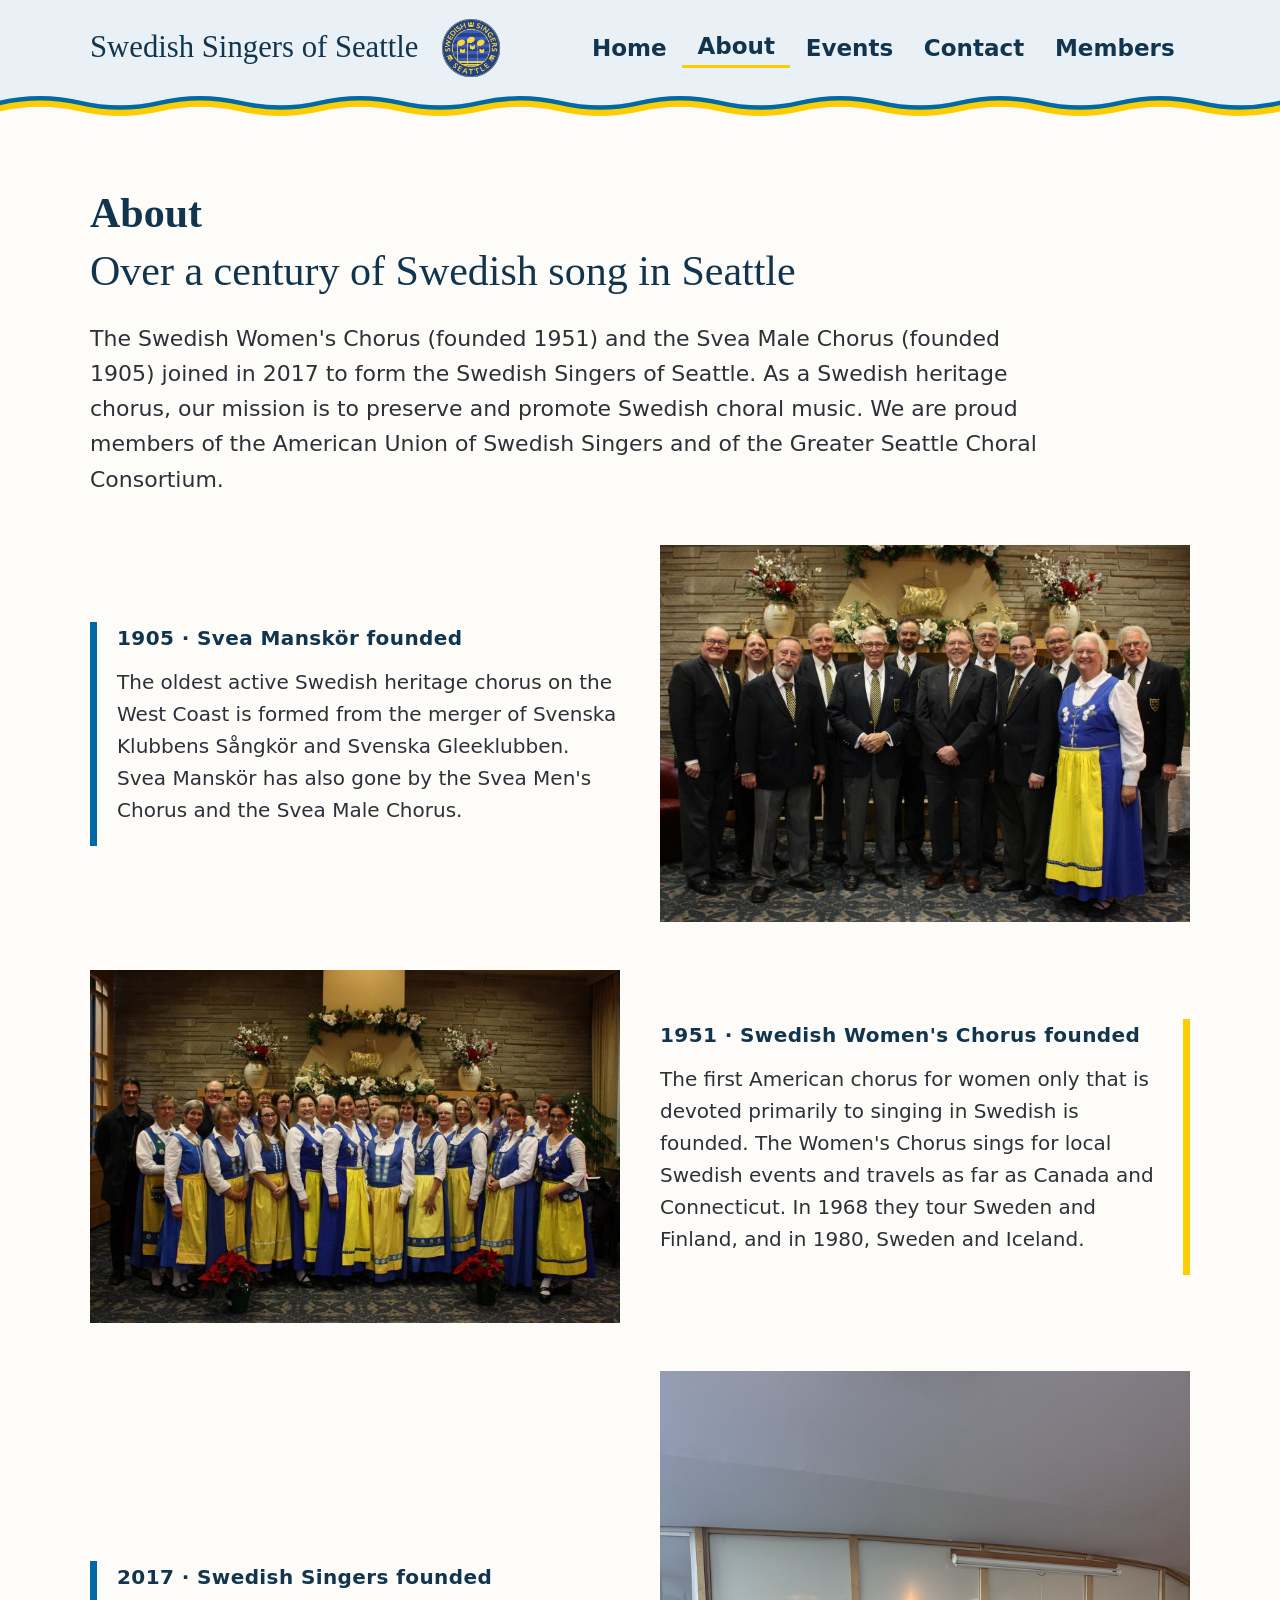
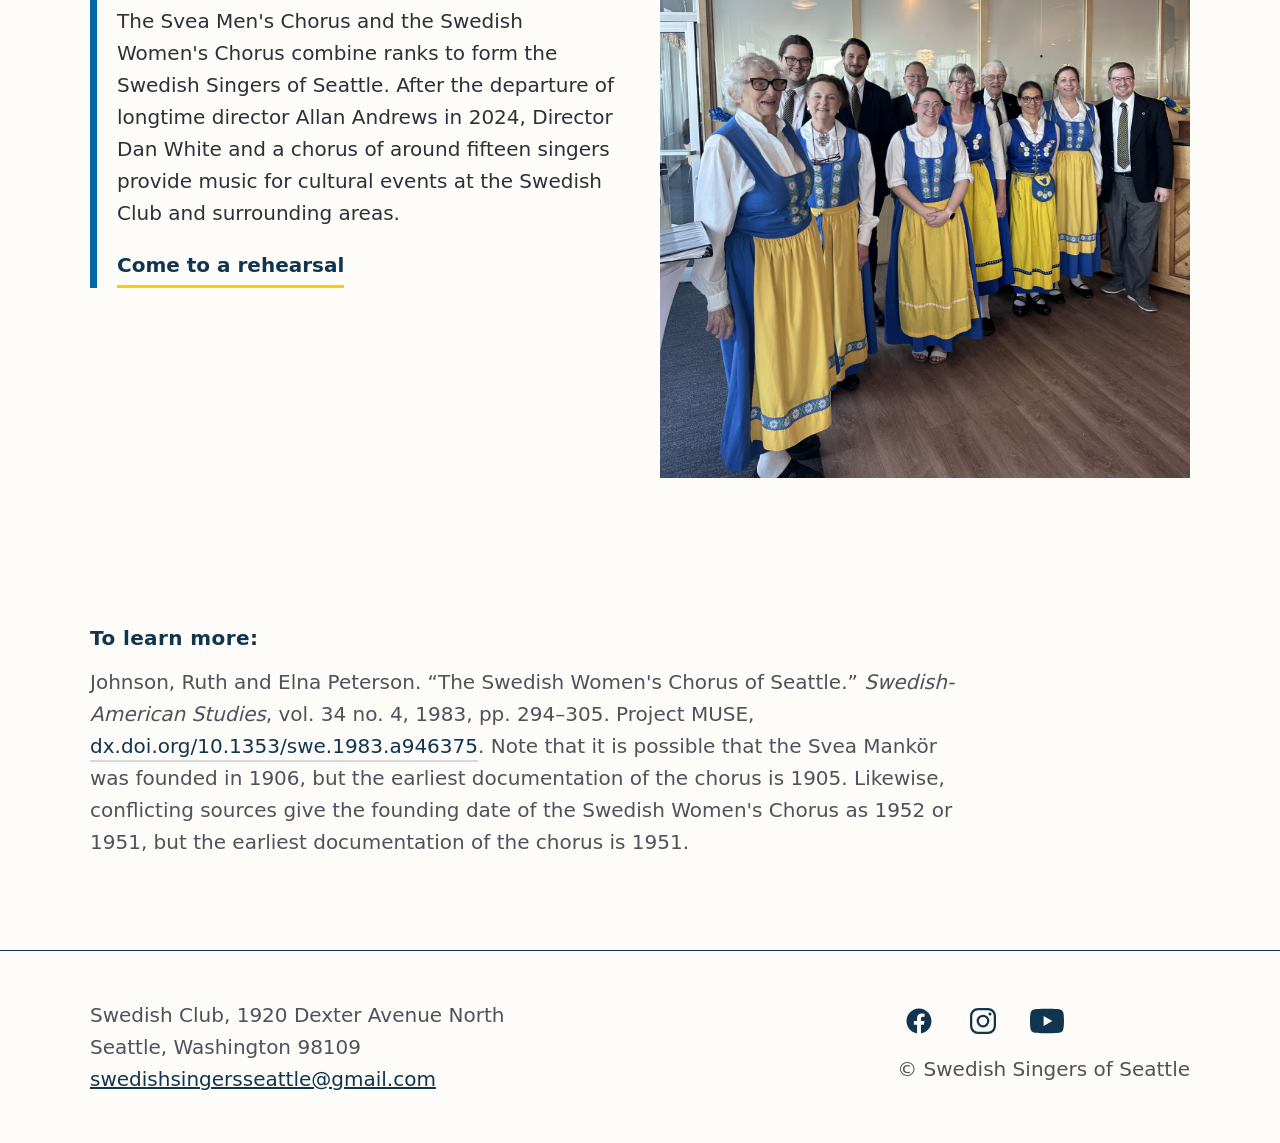
==== commit ba93e5d9: "Merge branch 'main' of github.com:pickledherring/swedish_demo" ====
--- a/About.html
+++ b/About.html
@@ -18,7 +18,7 @@
   <p class="lead">The Swedish Women's Chorus (founded 1951) and the Svea Male Chorus (founded 1905) joined in 2017 to form the Swedish Singers of Seattle. As a Swedish heritage chorus, our mission is to preserve and promote Swedish choral music. We are proud members of the American Union of Swedish Singers and of the Greater Seattle Choral Consortium.</p>
 
   <div class="timeline-entry">
-    <div class="accent accent-blue">
+    <div class="accent-left accent-blue">
       <div class="eyebrow">1905 &middot; Svea Manskör founded</div>
       <p>The oldest active Swedish heritage chorus on the West Coast is formed from the merger of Svenska Klubbens Sångkör and Svenska Gleeklubben. Svea Manskör has also gone by the Svea Men's Chorus and the Svea Male Chorus.</p>
     </div>
@@ -27,23 +27,21 @@
 
   <div class="timeline-entry">
     <img src="images/Womens.png" alt="The Swedish Women's Chorus">
-    <div class="accent accent-yellow">
+    <div class="accent-right accent-yellow">
       <div class="eyebrow">1951 &middot; Swedish Women's Chorus founded</div>
       <p>The first American chorus for women only that is devoted primarily to singing in Swedish is founded. The Women's Chorus sings for local Swedish events and travels as far as Canada and Connecticut. In 1968 they tour Sweden and Finland, and in 1980, Sweden and Iceland.</p>
     </div>
   </div>
 
   <div class="timeline-entry">
-    <div class="accent accent-blue">
+    <div class="accent-left accent-blue">
       <div class="eyebrow">2017 &middot; Swedish Singers founded</div>
-      <p>The Svea Men's Chorus and the Swedish Women's Chorus combine ranks to form the Swedish Singers of Seattle. After the departure of longtime director Allan Andrews in 2024, tDirector Dan White and a chorus of around fifteen singers provide music for cultural events at the Swedish Club and surrounding areas.</p>
+      <p>The Svea Men's Chorus and the Swedish Women's Chorus combine ranks to form the Swedish Singers of Seattle. After the departure of longtime director Allan Andrews in 2024, Director Dan White and a chorus of around fifteen singers provide music for cultural events at the Swedish Club and surrounding areas.</p>
       <a href="Contact.html" class="ylink">Come to a rehearsal</a>
     </div>
     <img src="images/Swedish_Singers_June_2025.jpg" alt="The Swedish Singers of Seattle, June 2025">
   </div>
 </section>
-
-<hr class="rule-section bleed">
 
 <section class="section">
   <div class="eyebrow">To learn more:</div>
--- a/css/style.css
+++ b/css/style.css
@@ -2,9 +2,10 @@
   --blue: #006AA7;
   --navy: #12354F;
   --yellow: #FECC02;
+  --header-bg: #EAF1F6;
   --paper: #FDFCF9;
   --ink: #2C3138;
-  --muted: #6E7580;
+  --muted: #4e525a;
   --rule: #D5D8DC;
 
   --serif: Georgia, "Times New Roman", Times, serif;
@@ -129,12 +130,16 @@
 }
 
 /* ---- accent-bordered callouts ---- */
-.accent {
-  border-left: 3px solid var(--rule);
+.accent-left {
+  border-left: 7px solid var(--rule);
   padding-left: 20px;
 }
-.accent-yellow { border-left-color: var(--yellow); }
-.accent-blue { border-left-color: var(--blue); }
+.accent-right {
+  border-right: 7px solid var(--rule);
+  padding-right: 20px;
+}
+.accent-yellow { border-color: var(--yellow); }
+.accent-blue { border-color: var(--blue); }
 
 /* timeline */
 .timeline-entry {
@@ -159,8 +164,8 @@
 
 /* ---- header ---- */
 .site-header {
-  background: #EAF1F6;
-  box-shadow: 0 0 0 100vmax #EAF1F6;
+  background: var(--header-bg);
+  box-shadow: 0 0 0 100vmax var(--header-bg);
   clip-path: inset(0 -100vmax);
   display: flex;
   align-items: center;
@@ -234,9 +239,13 @@
 }
 .site-nav a.active { border-bottom: 3px solid var(--yellow); }
 
-/* divider under the header */
-.flag-rule { height: 3px; background: var(--blue); }
-.flag-rule + .flag-rule { background: var(--yellow); }
+/* divider under the header — wavy flag-color rule */
+.wave-rule { display: block; width: 100%; height: 20px; }
+.wave-rule svg { display: block; width: 100%; height: 100%; }
+.wave-rule path { fill: none; stroke-width: 4; stroke-linecap: round; stroke-linejoin: round; }
+.wave-rule .wave-blue { stroke: var(--blue); }
+.wave-rule .wave-yellow { stroke: var(--yellow); }
+.wave-rule .wave-header-fill { fill: var(--header-bg); stroke: none; }
 
 /* ---- home doorway panels ---- */
 .doorways {
@@ -408,29 +417,48 @@
   gap: 28px;
   padding: 28px 0 28px 20px;
   border-bottom: 4px solid var(--navy);
-  border-left: 3px solid var(--blue);
+  border-left: 7px solid var(--blue);
+  transition: background-color 180ms ease;
 }
 .event:first-child { border-top: 4px solid var(--navy); }
 .event:nth-child(even) { border-left-color: var(--yellow); }
-.event .date { flex: 0 0 72px; }
-.event .day {
-  font-family: var(--serif);
-  font-size: 40px;
-  font-weight: 700;
-  color: var(--navy);
-  line-height: 1;
-}
-.event .month {
+.event:hover { background: var(--header-bg); }
+.event > div:not(.date) { transition: transform 180ms ease; }
+.event:hover > div:not(.date) { transform: translateX(8px); }
+.event .date {
+  flex: 0 0 130px;
+  display: flex;
+  flex-wrap: wrap;
+  align-items: baseline;
+  column-gap: 8px;
+  row-gap: 2px;
+}
+.event .weekday {
+  flex-basis: 100%;
   font-weight: 700;
   color: var(--muted);
   text-transform: uppercase;
+  letter-spacing: 0.04em;
+  font-size: 18px;
+  margin-top: 8px;
+}
+.event .month {
+  font-weight: 700;
+  color: var(--navy);
+  text-transform: uppercase;
   font-size: 20px;
 }
+.event .day {
+  font-weight: 700;
+  color: var(--navy);
+  font-size: 20px;
+  line-height: 1;
+}
 .event .time {
-  font-weight: 700;
-  color: var(--blue);
-  font-size: 20px;
-  margin-top: 8px;
+  flex-basis: 100%;
+  font-weight: 600;
+  color: var(--navy);
+  font-size: 16px;
 }
 .event .title {
   font-family: var(--sans);
@@ -711,8 +739,8 @@
     line-height: 1.2;
   }
   .logo-mark {
-    width: 44px;
-    height: 44px;
+    width: 70px;
+    height: 70px;
   }
   .nav-toggle {
     display: inline-flex;
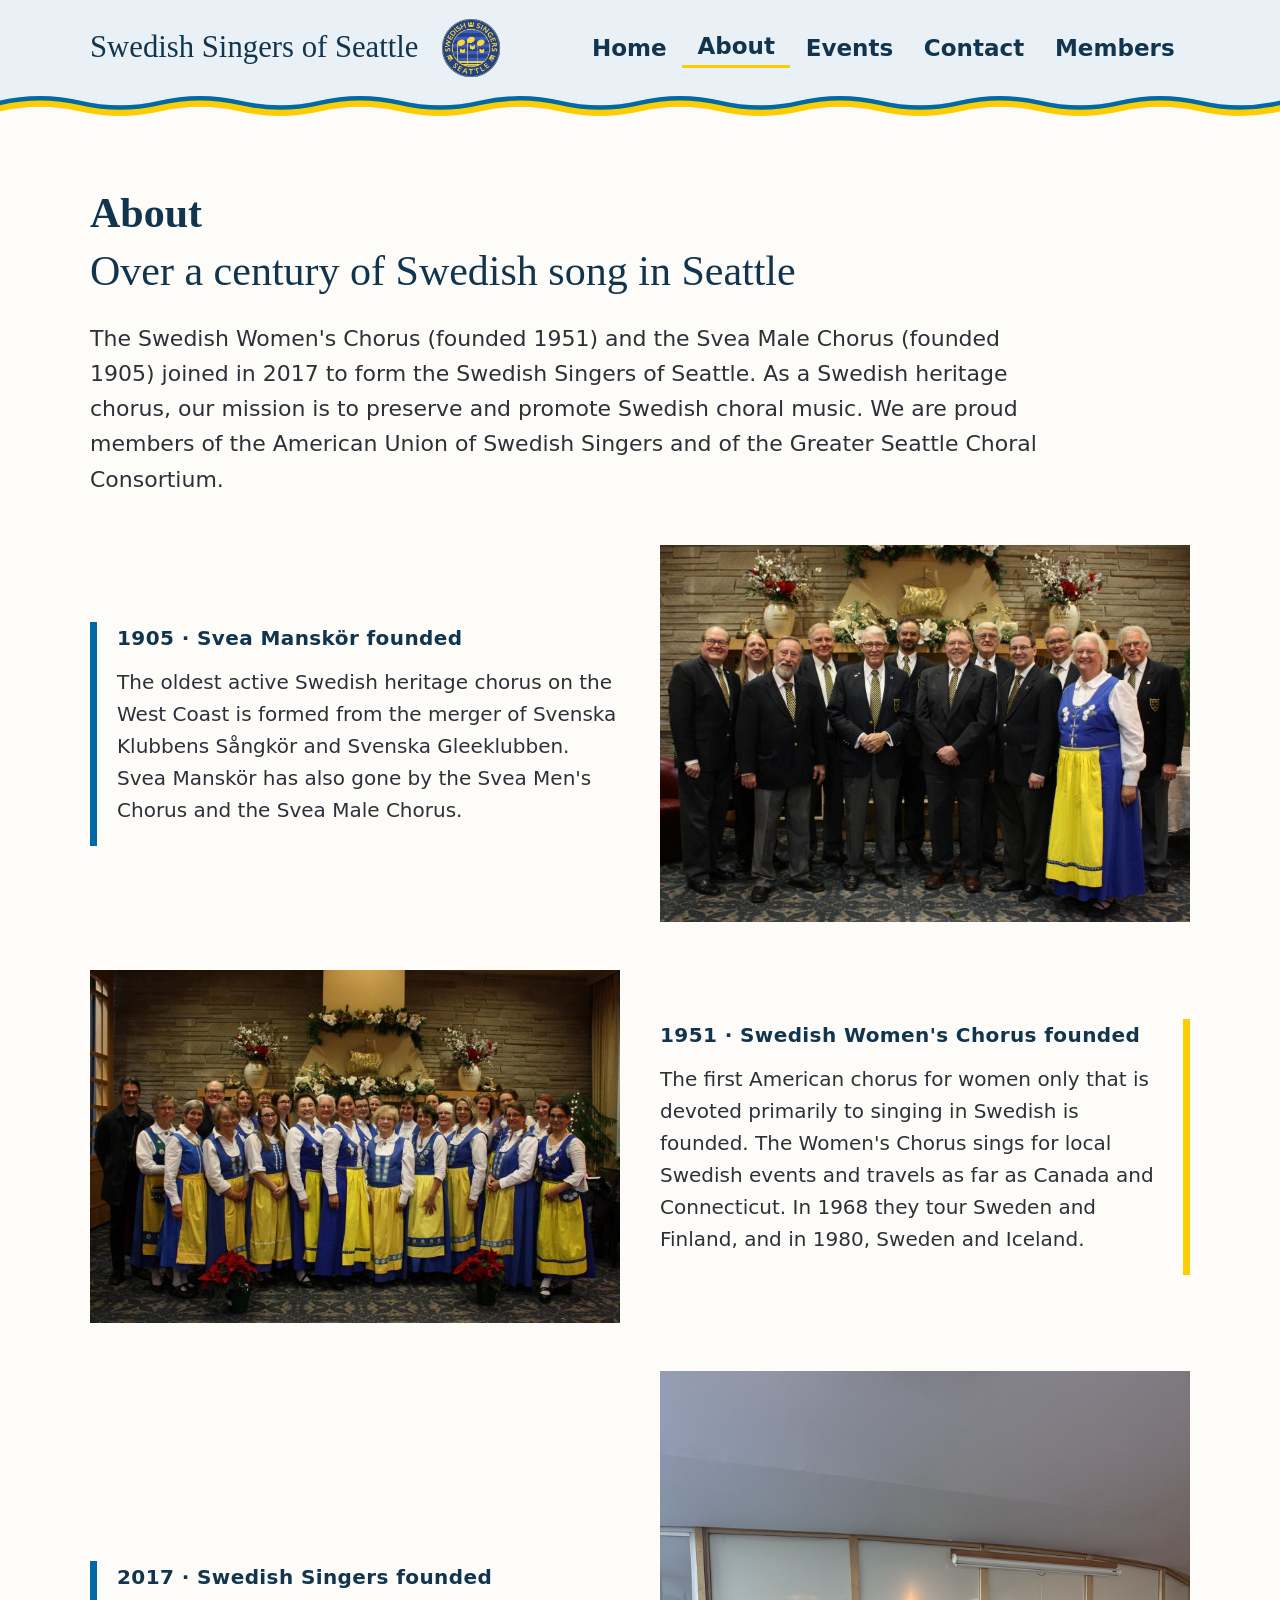
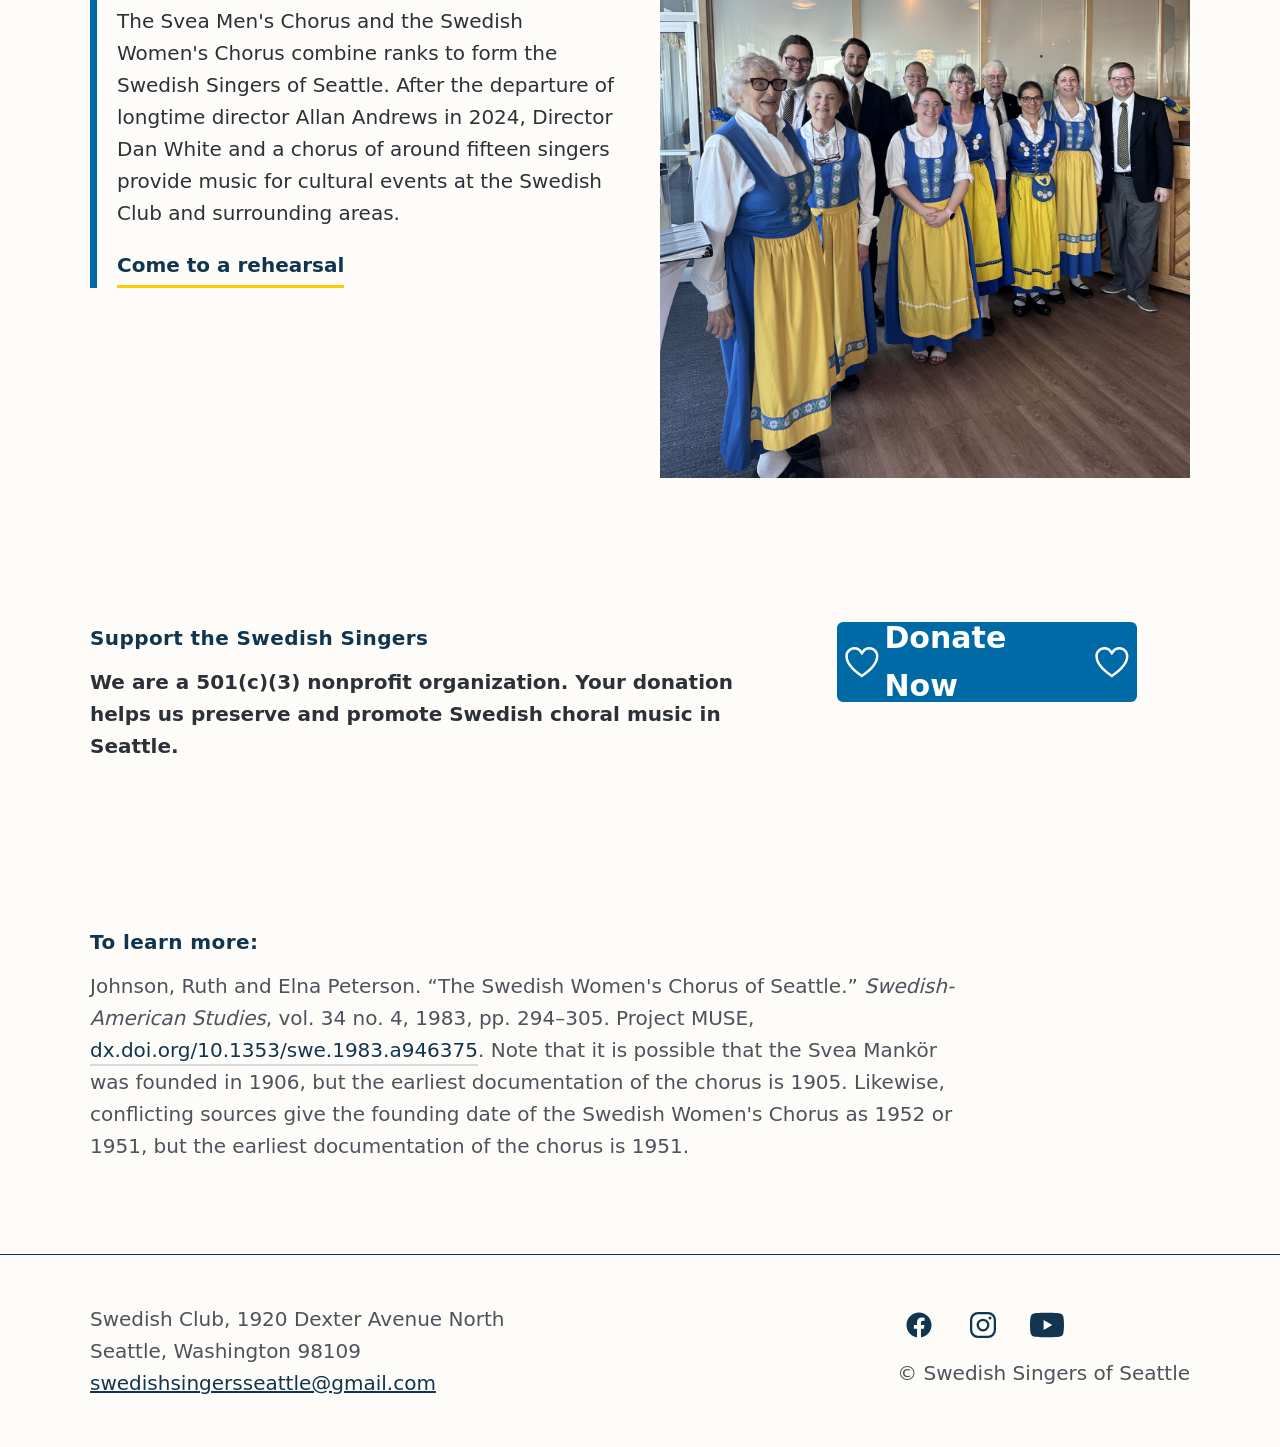
==== commit eac86031: "add donation stubs" ====
--- a/About.html
+++ b/About.html
@@ -15,12 +15,16 @@
     <div class="eyebrow">About</div>
     <h1>Over a century of Swedish song in Seattle</h1>
   </div>
-  <p class="lead">The Swedish Women's Chorus (founded 1951) and the Svea Male Chorus (founded 1905) joined in 2017 to form the Swedish Singers of Seattle. As a Swedish heritage chorus, our mission is to preserve and promote Swedish choral music. We are proud members of the American Union of Swedish Singers and of the Greater Seattle Choral Consortium.</p>
+  <p class="lead">
+    The Swedish Women's Chorus (founded 1951) and the Svea Male Chorus (founded 1905) joined in 2017 to form the Swedish Singers of Seattle. As a Swedish heritage chorus, our mission is to preserve and promote Swedish choral music. We are proud members of the American Union of Swedish Singers and of the Greater Seattle Choral Consortium.
+  </p>
 
   <div class="timeline-entry">
     <div class="accent-left accent-blue">
       <div class="eyebrow">1905 &middot; Svea Manskör founded</div>
-      <p>The oldest active Swedish heritage chorus on the West Coast is formed from the merger of Svenska Klubbens Sångkör and Svenska Gleeklubben. Svea Manskör has also gone by the Svea Men's Chorus and the Svea Male Chorus.</p>
+      <p>
+        The oldest active Swedish heritage chorus on the West Coast is formed from the merger of Svenska Klubbens Sångkör and Svenska Gleeklubben. Svea Manskör has also gone by the Svea Men's Chorus and the Svea Male Chorus.
+      </p>
     </div>
     <img src="images/Svea.png" alt="The Svea Male Chorus">
   </div>
@@ -29,23 +33,51 @@
     <img src="images/Womens.png" alt="The Swedish Women's Chorus">
     <div class="accent-right accent-yellow">
       <div class="eyebrow">1951 &middot; Swedish Women's Chorus founded</div>
-      <p>The first American chorus for women only that is devoted primarily to singing in Swedish is founded. The Women's Chorus sings for local Swedish events and travels as far as Canada and Connecticut. In 1968 they tour Sweden and Finland, and in 1980, Sweden and Iceland.</p>
+      <p>
+        The first American chorus for women only that is devoted primarily to singing in Swedish is founded. The Women's Chorus sings for local Swedish events and travels as far as Canada and Connecticut. In 1968 they tour Sweden and Finland, and in 1980, Sweden and Iceland.
+      </p>
     </div>
   </div>
 
   <div class="timeline-entry">
     <div class="accent-left accent-blue">
       <div class="eyebrow">2017 &middot; Swedish Singers founded</div>
-      <p>The Svea Men's Chorus and the Swedish Women's Chorus combine ranks to form the Swedish Singers of Seattle. After the departure of longtime director Allan Andrews in 2024, Director Dan White and a chorus of around fifteen singers provide music for cultural events at the Swedish Club and surrounding areas.</p>
+      <p>
+        The Svea Men's Chorus and the Swedish Women's Chorus combine ranks to form the Swedish Singers of Seattle. After the departure of longtime director Allan Andrews in 2024, Director Dan White and a chorus of around fifteen singers provide music for cultural events at the Swedish Club and surrounding areas.
+      </p>
       <a href="Contact.html" class="ylink">Come to a rehearsal</a>
     </div>
     <img src="images/Swedish_Singers_June_2025.jpg" alt="The Swedish Singers of Seattle, June 2025">
   </div>
 </section>
 
+<!-- donate now -->
+<section class="section">
+  <div class="donate-now">
+    <section>
+      <div class="eyebrow">Support the Swedish Singers</div>
+      <p>
+        We are a 501(c)(3) nonprofit organization. Your donation helps us preserve and promote Swedish choral music in Seattle.
+      </p>
+    </section>
+    <section>
+      <a href="donation.link.here" class="donate-button">
+        <svg viewBox="0 0 24 24" xmlns="http://www.w3.org/2000/svg">
+          <path d="M16.5 4.5c2.206 0 4 1.794 4 4 0 4.67-5.543 8.94-8.5 11.023C9.043 17.44 3.5 13.17 3.5 8.5c0-2.206 1.794-4 4-4 1.298 0 2.522.638 3.273 1.706L12 7.953l1.227-1.746c.75-1.07 1.975-1.707 3.273-1.707m0-1.5c-1.862 0-3.505.928-4.5 2.344C11.005 3.928 9.362 3 7.5 3 4.462 3 2 5.462 2 8.5c0 5.72 6.5 10.438 10 12.85 3.5-2.412 10-7.13 10-12.85C22 5.462 19.538 3 16.5 3z"/>
+        </svg>
+        Donate Now
+        <svg viewBox="0 0 24 24" xmlns="http://www.w3.org/2000/svg">
+          <path d="M16.5 4.5c2.206 0 4 1.794 4 4 0 4.67-5.543 8.94-8.5 11.023C9.043 17.44 3.5 13.17 3.5 8.5c0-2.206 1.794-4 4-4 1.298 0 2.522.638 3.273 1.706L12 7.953l1.227-1.746c.75-1.07 1.975-1.707 3.273-1.707m0-1.5c-1.862 0-3.505.928-4.5 2.344C11.005 3.928 9.362 3 7.5 3 4.462 3 2 5.462 2 8.5c0 5.72 6.5 10.438 10 12.85 3.5-2.412 10-7.13 10-12.85C22 5.462 19.538 3 16.5 3z"/>
+        </svg>
+      </a>
+    </section>
+  </div>
+</section>
+
 <section class="section">
   <div class="eyebrow">To learn more:</div>
-  <p class="muted">Johnson, Ruth and Elna Peterson. &ldquo;The Swedish Women's Chorus of Seattle.&rdquo; <em>Swedish-American Studies</em>, vol. 34 no. 4, 1983, pp. 294&ndash;305. Project MUSE, <a href="https://dx.doi.org/10.1353/swe.1983.a946375" class="blink">dx.doi.org/10.1353/swe.1983.a946375</a>.
+  <p class="muted">
+    Johnson, Ruth and Elna Peterson. &ldquo;The Swedish Women's Chorus of Seattle.&rdquo; <em>Swedish-American Studies</em>, vol. 34 no. 4, 1983, pp. 294&ndash;305. Project MUSE, <a href="https://dx.doi.org/10.1353/swe.1983.a946375" class="blink">dx.doi.org/10.1353/swe.1983.a946375</a>.
   Note that it is possible that the Svea Mankör was founded in 1906, but the earliest documentation of the chorus is 1905. Likewise, conflicting sources give the founding date of the Swedish Women's Chorus as 1952 or 1951, but the earliest documentation of the chorus is 1951.
   </p>
 </section>
--- a/css/style.css
+++ b/css/style.css
@@ -34,8 +34,7 @@
   display: block;
 }
 
-/* ---- full-bleed grid wrapper ----
-   Content sits in the centered column; anything with .bleed spans edge to edge. */
+/* full-bleed grid wrapper */
 .page {
   display: grid;
   grid-template-columns:
@@ -71,7 +70,6 @@
 
 .eyebrow {
   font-family: var(--sans);
-  font-size: 20px;
   font-weight: 700;
   letter-spacing: 0.02em;
   color: var(--navy);
@@ -140,6 +138,20 @@
 }
 .accent-yellow { border-color: var(--yellow); }
 .accent-blue { border-color: var(--blue); }
+
+/* warning / error callout */
+.notice {
+  border: 1px solid var(--notice-edge);
+  border-left: 7px solid var(--notice-accent);
+  border-radius: 6px;
+  background: var(--notice-bg);
+  padding: 20px 24px;
+  --notice-accent: var(--yellow);
+  --notice-edge: #E7D9A8;
+  --notice-bg: #FDF8E7;
+}
+.notice > :last-child { margin-bottom: 0; }
+.notice + .notice { margin-top: 16px; }
 
 /* timeline */
 .timeline-entry {
@@ -240,12 +252,19 @@
 .site-nav a.active { border-bottom: 3px solid var(--yellow); }
 
 /* divider under the header — wavy flag-color rule */
-.wave-rule { display: block; width: 100%; height: 20px; }
+.wave-rule { display: block; width: 100%; height: var(--wave-h, 20px); }
 .wave-rule svg { display: block; width: 100%; height: 100%; }
 .wave-rule path { fill: none; stroke-width: 4; stroke-linecap: round; stroke-linejoin: round; }
 .wave-rule .wave-blue { stroke: var(--blue); }
 .wave-rule .wave-yellow { stroke: var(--yellow); }
 .wave-rule .wave-header-fill { fill: var(--header-bg); stroke: none; }
+
+/* a banner following the rule slides up beneath it */
+.wave-rule:has(+ .members-banner) {
+  position: relative;
+  z-index: 1;
+}
+.wave-rule + .members-banner { margin-top: calc(var(--wave-h, 20px) * -1); }
 
 /* ---- home doorway panels ---- */
 .doorways {
@@ -287,7 +306,7 @@
 
 .doorway-join,
 .doorway-join-more {
-  background: transparent; /* let the parent's photo show through */
+  background: transparent;
 }
 
 .doorway-join      { border-bottom: 7px solid var(--yellow); }
@@ -490,19 +509,34 @@
 [data-page="members"] h3,
 [data-page="members"] .eyebrow,
 [data-page="members"] .event .title { color: var(--spruce); }
-[data-page="members"] .accent-yellow { border-left-color: var(--copper); }
+[data-page="members"] .notice {
+  --notice-accent: var(--copper);
+  --notice-edge: #E4CDB8;
+  --notice-bg: #FBF3ED;
+}
 [data-page="members"] .ylink { border-bottom-color: var(--copper); }
 [data-page="members"] .ylink:hover,
 [data-page="members"] .blink:hover,
 [data-page="members"] .event .title:hover { color: var(--spruce-mid); }
 
-/* banner photo */
+/* banner photo - wave rule draws on top of it */
 .members-banner {
   height: clamp(200px, 26vw, 300px);
-  background-image: linear-gradient(rgba(20,45,45,0.10), rgba(20,45,45,0.30)),
+  background-image: linear-gradient(rgba(20,45,45,0.10), rgba(20,45,45,0.45)),
                     url('../images/Swedish_Singers_June_2025.jpg');
   background-size: cover;
-  background-position: center 30%;
+  background-position: center 45%;
+  display: grid;
+  grid-template-columns:
+    [full-start] minmax(var(--pad), 1fr)
+    [content-start] minmax(0, 1100px) [content-end]
+    minmax(var(--pad), 1fr) [full-end];
+  align-items: end;
+}
+.members-banner .eyebrow {
+  grid-column: content;
+  margin: 0 0 clamp(16px, 3vw, 28px);
+  color: #fff;
 }
 
 /* select-all / download bar above the list */
@@ -549,11 +583,19 @@
   cursor: default;
 }
 
-/* score rows */
+/* score rows, spaced apart and boxed */
+#scoreList {
+  display: flex;
+  flex-direction: column;
+  gap: 12px;
+}
 .score {
   align-items: center;
+  gap: 20px;
   padding-right: 20px;
-  border-left-color: var(--spruce);
+  border: 1px solid var(--rule);
+  border-left: 7px solid var(--spruce);
+  border-radius: 6px;
   transition: background-color 150ms ease;
 }
 .score:nth-child(even) {
@@ -565,10 +607,23 @@
   accent-color: var(--spruce);
   cursor: pointer;
 }
-.score > .date input { width: 24px; height: 24px; }
-.score .voicing {
+.score > .date {
+  flex: 0 0 auto;
+  display: flex;
+}
+.score > .date input { width: 30px; height: 30px; }
+.score-body { min-width: 0; }
+.score .composer {
+  color: var(--muted);
+  margin-top: 2px;
+}
+
+/* voicing, centered between title and tags */
+.score-voicing {
+  margin-left: 4px;
   font-weight: 700;
   color: var(--spruce-mid);
+  letter-spacing: 0.04em;
 }
 
 /* subject tags, right-aligned ahead of the download buttons */
@@ -578,7 +633,6 @@
   justify-content: flex-end;
   gap: 8px;
   margin-left: auto;
-  padding-left: 20px;
   flex-shrink: 0;
 }
 .score .tag {
@@ -622,10 +676,11 @@
 }
 .score-links a:hover::before { color: #fff; }
 
-/* "with translation" */
+/* per-row music / translation boxes */
 .parts {
   display: flex;
   align-items: center;
+  gap: 18px;
   margin-top: 8px;
 }
 .parts label {
@@ -642,11 +697,7 @@
 
 @media (max-width: 767px) {
   .score { flex-wrap: wrap; gap: 16px; }
-  .score-tags {
-    margin-left: 0;
-    padding-left: 0;
-    justify-content: flex-start;
-  }
+  .score-tags { margin-left: 0; justify-content: flex-start; }
   .score-links {
     margin-left: 0;
     flex-direction: row;
@@ -661,6 +712,46 @@
   font-weight: 700;
   border-bottom-width: 3px;
   padding-bottom: 3px;
+}
+
+/* donate now */
+.donate-now {
+  display: grid;
+  grid-template-columns: 2fr 1fr;
+  gap: 40px;
+  font-weight: 700;
+  text-decoration: none;
+}
+
+.donate-now.eyebrow {
+  font-family: var(--serif);
+  margin-bottom: 6px;
+}
+.donate-button {
+  display: inline-flex;
+  align-items: center;
+  justify-content: center;
+  width: 300px;
+  height: 80px;
+  gap: 3px;
+  font-size: 30px;
+  font-weight: 800;
+  color: #fff;
+  background: var(--blue);
+  border: 5px solid var(--blue);
+  border-radius: 6px;
+  text-decoration: none;
+}
+
+.donate-button:hover {
+  background: var(--yellow);
+  color: #fff;
+}
+
+.donate-button svg {
+  width: 40px;
+  height: 40px;
+  fill: currentColor;
 }
 
 /* ---- footer ---- */
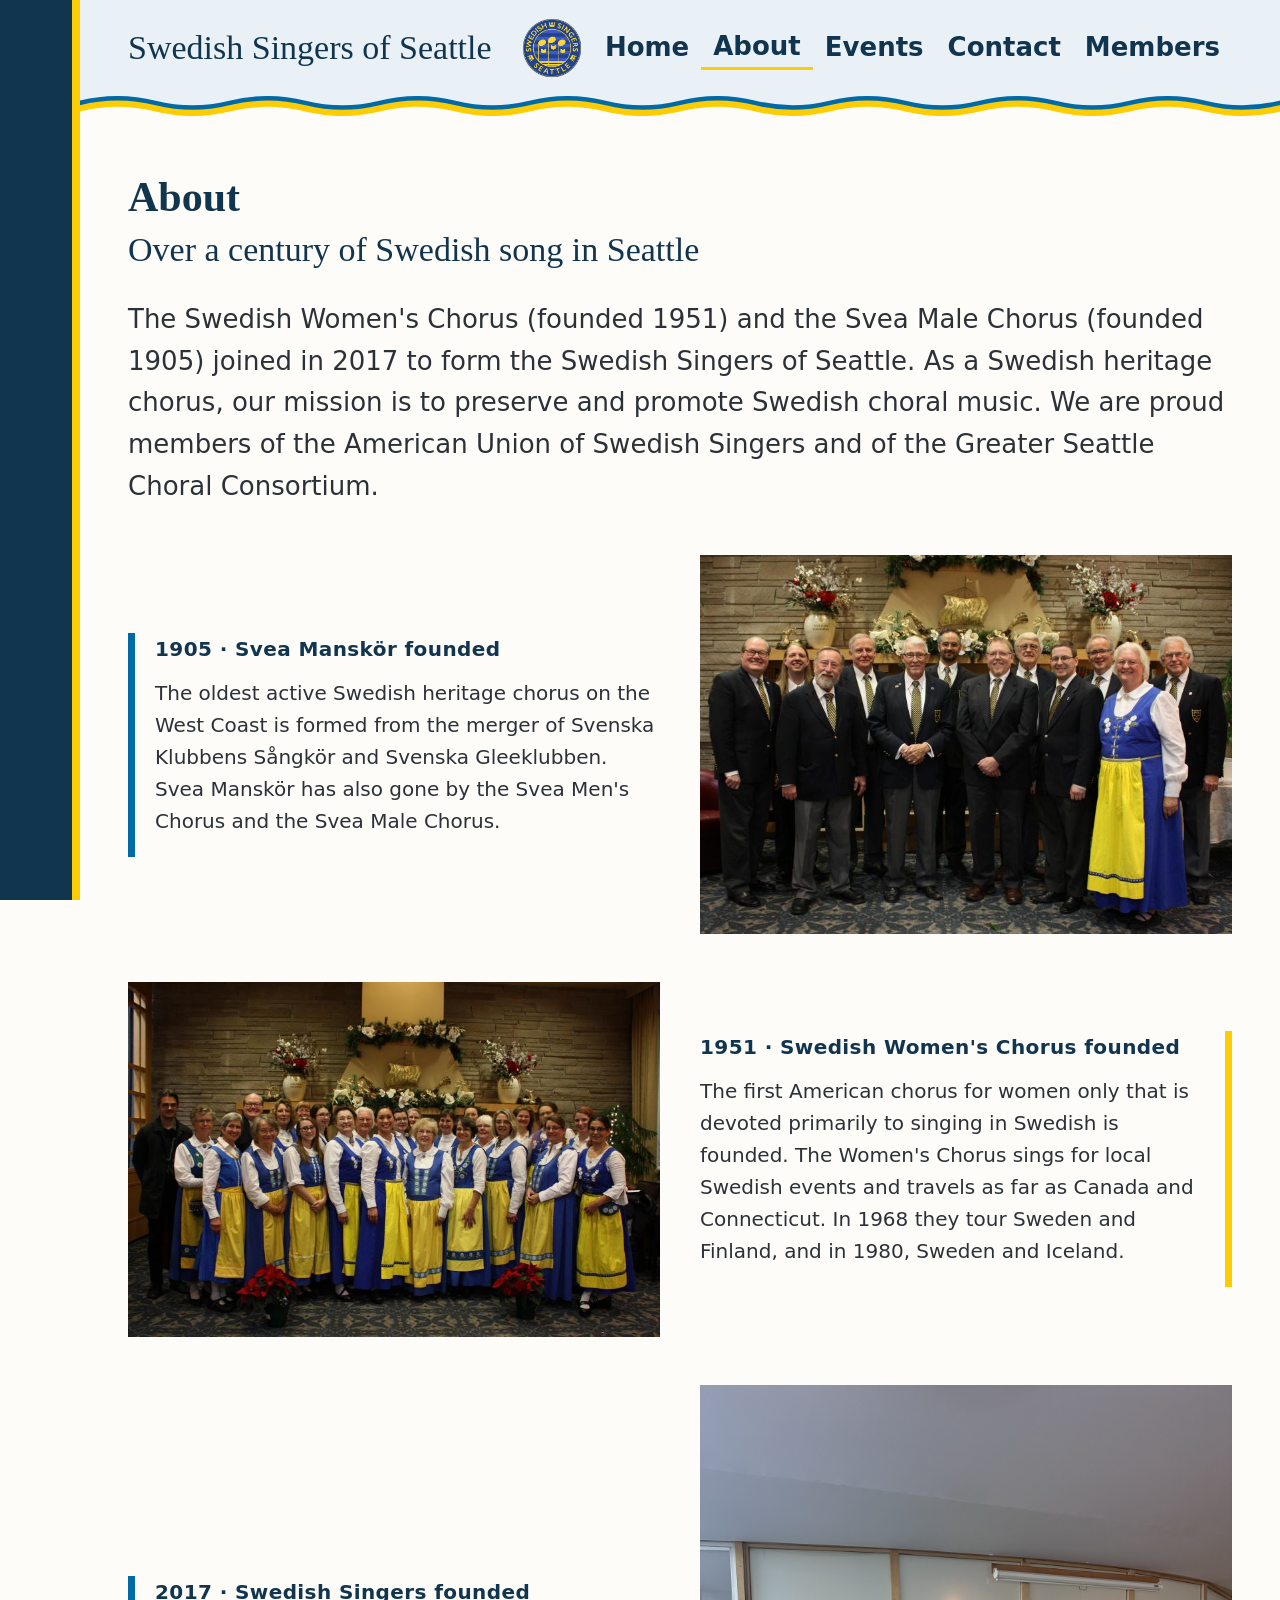
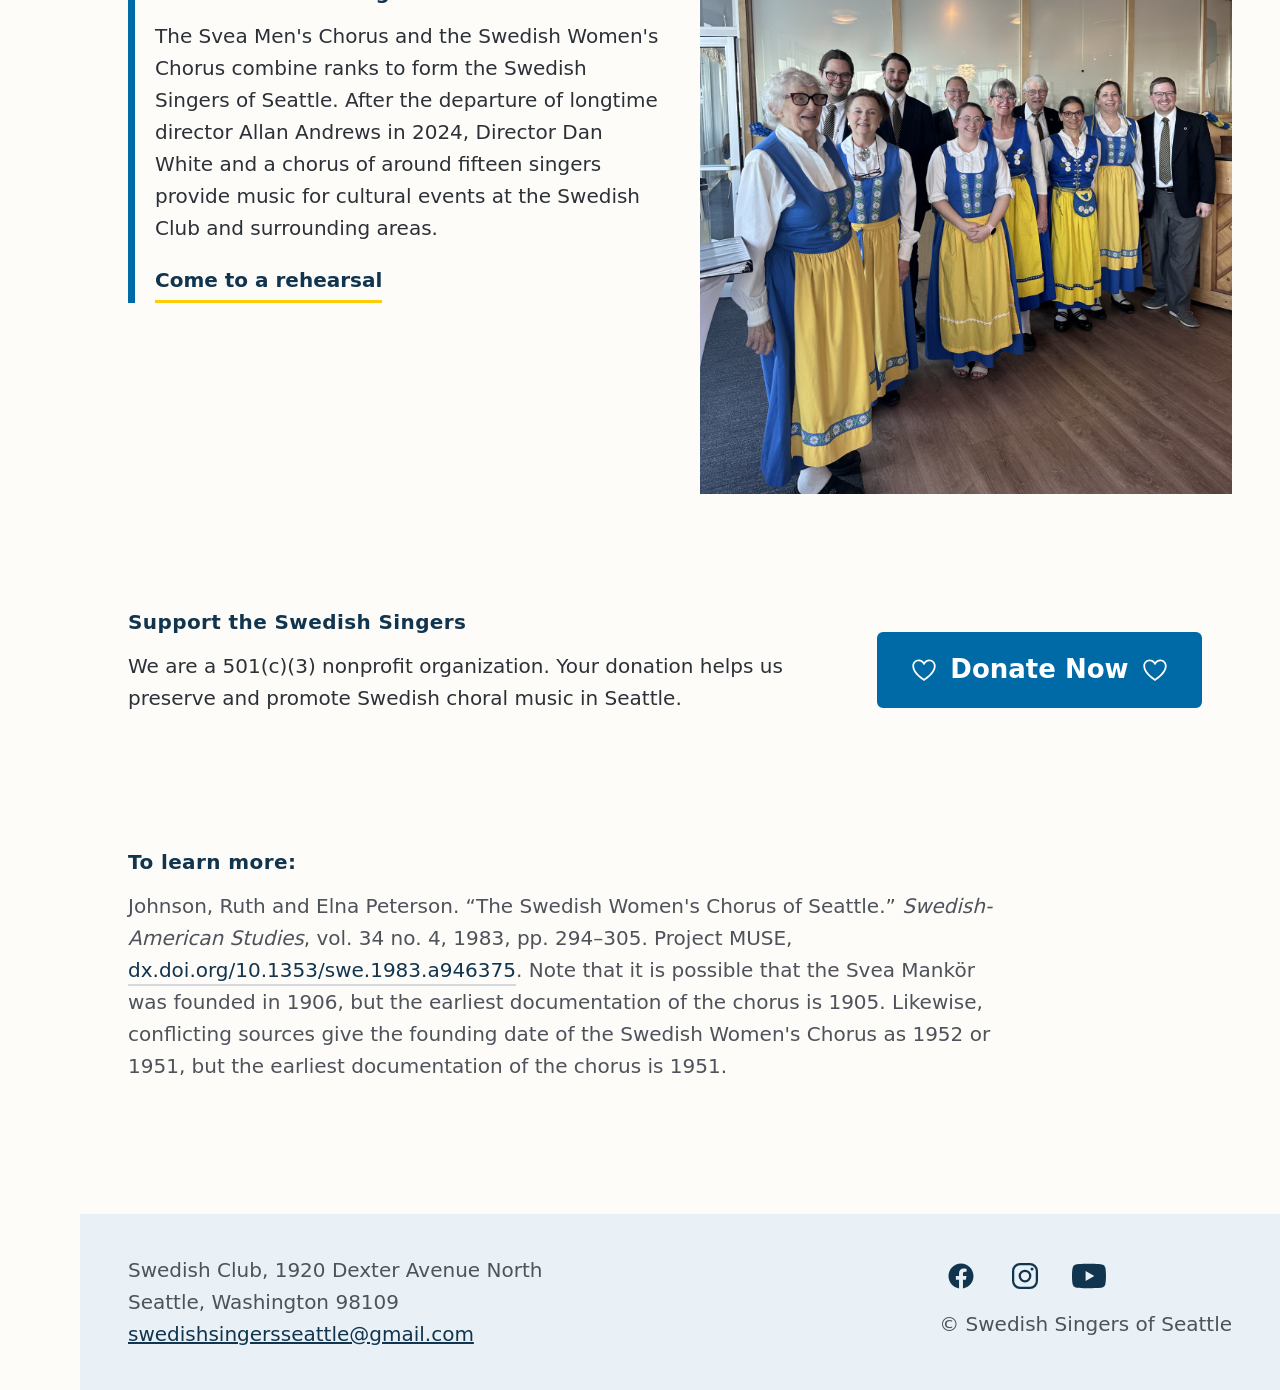
==== commit 225e8f14: "new media format options, hr removal, footer background" ====
--- a/About.html
+++ b/About.html
@@ -19,6 +19,7 @@
     The Swedish Women's Chorus (founded 1951) and the Svea Male Chorus (founded 1905) joined in 2017 to form the Swedish Singers of Seattle. As a Swedish heritage chorus, our mission is to preserve and promote Swedish choral music. We are proud members of the American Union of Swedish Singers and of the Greater Seattle Choral Consortium.
   </p>
 
+  <div class="timeline-section">
   <div class="timeline-entry">
     <div class="accent-left accent-blue">
       <div class="eyebrow">1905 &middot; Svea Manskör founded</div>
@@ -48,6 +49,7 @@
       <a href="Contact.html" class="ylink">Come to a rehearsal</a>
     </div>
     <img src="images/Swedish_Singers_June_2025.jpg" alt="The Swedish Singers of Seattle, June 2025">
+  </div>
   </div>
 </section>
 
--- a/css/style.css
+++ b/css/style.css
@@ -11,9 +11,28 @@
   --serif: Georgia, "Times New Roman", Times, serif;
   --sans: system-ui, -apple-system, "Segoe UI", Roboto, Helvetica, Arial, sans-serif;
 
+  /* type scale */
+  --fs-sm: 18px;
+  --fs-md: 20px;
+  --fs-lg: 26px;
+  --fs-xl: 34px;
+  --fs-2xl: 42px;
+
+  /* spacing scale */
+  --sp-sm: 12px;
+  --sp-md: 20px;
+  --sp-lg: 28px;
+  --sp-xl: 40px;
+  --sp-2xl: 56px;
+
   --measure: 68ch;
-  --pad: clamp(20px, 5vw, 40px);
+  --pad: 4%;
   --media-h: 42.857vw;
+
+  /* left contrast bar */
+  --bar-w: 80px;
+  --bar-stripe-w: 8px;
+  --bar-stripe: var(--yellow);
 }
 
 * { box-sizing: border-box; }
@@ -25,7 +44,7 @@
   background: var(--paper);
   color: var(--ink);
   font-family: var(--sans);
-  font-size: 20px;
+  font-size: var(--fs-md);
   line-height: 1.6;
 }
 
@@ -38,12 +57,30 @@
 .page {
   display: grid;
   grid-template-columns:
-    [full-start] minmax(var(--pad), 1fr)
-    [content-start] minmax(0, 1100px) [content-end]
-    minmax(var(--pad), 1fr) [full-end];
+    [full-start] var(--pad)
+    [content-start] minmax(0, 1fr) [content-end]
+    var(--pad) [full-end];
+  grid-auto-rows: min-content;
+  min-height: 100vh;
 }
 .page > * { grid-column: content; }
 .page > .bleed { grid-column: full; }
+
+/* ---- left contrast bar --- */
+.page::before {
+  content: "";
+  position: fixed;
+  top: 0;
+  left: 0;
+  width: var(--bar-w);
+  height: 100%;
+  z-index: 5;
+  pointer-events: none;
+  background:
+    linear-gradient(var(--bar-stripe), var(--bar-stripe)) 100% 0 / var(--bar-stripe-w) 100% no-repeat,
+    var(--navy);
+}
+.page { padding-left: var(--bar-w); }
 
 /* ---- type ---- */
 h1, h2, h3 {
@@ -53,9 +90,9 @@
   line-height: 1.15;
   margin: 0;
 }
-h1 { font-size: clamp(48px, 6vw, 56px); }
-h2 { font-size: clamp(28px, 4vw, 34px); }
-h3 { font-size: 24px; }
+h1 { font-size: var(--fs-2xl); }
+h2 { font-size: var(--fs-xl); }
+h3 { font-size: var(--fs-lg); }
 
 p { margin: 0 0 1em; max-width: var(--measure); }
 a {
@@ -64,8 +101,8 @@
 }
 
 .lead {
-  font-size: 22px;
-  margin-top: 24px;
+  font-size: var(--fs-lg);
+  margin-top: var(--sp-lg);
 }
 
 .eyebrow {
@@ -76,20 +113,24 @@
   margin: 0 0 12px;
 }
 .muted { color: var(--muted); }
-.section { padding: clamp(40px, 8vw, 72px) 0; }
+.section { padding: var(--sp-2xl) 0; }
+.watch-us { margin-top: var(--sp-2xl); }
+.contact-split > .section { padding-top: var(--sp-2xl); }
+.library-list { padding-top: var(--sp-md); }
+.library-side > .section { padding-bottom: 0; }
 
 /* page title */
 .page-title { margin-bottom: 8px; }
 .page-title .eyebrow {
   font-family: var(--serif);
-  font-size: clamp(34px, 4.2vw, 42px);
+  font-size: var(--fs-2xl);
   font-weight: 700;
   letter-spacing: 0;
   line-height: 1.2;
   margin: 0 0 8px;
 }
 .page-title h1 {
-  font-size: clamp(34px, 4.2vw, 42px);
+  font-size: var(--fs-xl);
   font-weight: 400;
   line-height: 1.2;
 }
@@ -117,14 +158,6 @@
 .blink:hover {
   color: var(--blue);
   border-bottom-color: var(--blue);
-}
-
-/* divider between sections */
-.rule-section {
-  border: 0;
-  height: 1px;
-  background: var(--navy);
-  margin: 0;
 }
 
 /* ---- accent-bordered callouts ---- */
@@ -138,6 +171,11 @@
 }
 .accent-yellow { border-color: var(--yellow); }
 .accent-blue { border-color: var(--blue); }
+
+.contact-text {
+  display: grid;
+  gap: var(--sp-lg);
+}
 
 /* warning / error callout */
 .notice {
@@ -188,13 +226,13 @@
 .brand-lockup {
   display: flex;
   align-items: center;
-  gap: clamp(12px, 1.6vw, 24px);
+  gap: var(--sp-lg);
   text-decoration: none;
   min-width: 0;
 }
 .brand {
   font-family: var(--serif);
-  font-size: clamp(20px, 2.4vw, 34px);
+  font-size: var(--fs-xl);
   color: var(--navy);
   white-space: nowrap;
 }
@@ -236,11 +274,11 @@
   display: inline-flex;
   align-items: center;
   min-height: 34px;
-  padding: 0 clamp(8px, 1.2vw, 16px);
+  padding: 0 var(--sp-sm);
   color: var(--navy);
   text-decoration: none;
   font-weight: 600;
-  font-size: clamp(17px, 1.8vw, 24px);
+  font-size: var(--fs-lg);
   white-space: nowrap;
   background: transparent;
   transition: background-color 150ms ease, color 150ms ease;
@@ -258,8 +296,6 @@
 .wave-rule .wave-blue { stroke: var(--blue); }
 .wave-rule .wave-yellow { stroke: var(--yellow); }
 .wave-rule .wave-header-fill { fill: var(--header-bg); stroke: none; }
-
-/* a banner following the rule slides up beneath it */
 .wave-rule:has(+ .members-banner) {
   position: relative;
   z-index: 1;
@@ -267,6 +303,9 @@
 .wave-rule + .members-banner { margin-top: calc(var(--wave-h, 20px) * -1); }
 
 /* ---- home doorway panels ---- */
+.page > .doorways,
+.page > .home-split { grid-column: full; }
+.home-split > .section { padding-left: var(--pad); }
 .doorways {
   aspect-ratio: 8 / 5;
   height: auto;
@@ -276,18 +315,13 @@
   grid-template-rows: 1fr 1fr;
   gap: 14px;
   background: var(--yellow);
-  width: 100vw;
-  position: relative;
-  left: 50%;
-  margin-left: -50vw;
-  margin-right: -50vw;
 }
 
 .doorway {
   position: relative;
   display: flex; flex-direction: column;
   min-height: 0;
-  padding: clamp(18px, 2.4vw, 28px);
+  padding: var(--sp-lg);
   text-decoration: none;
   color: #fff;
   background-color: var(--navy);
@@ -333,7 +367,7 @@
   z-index: 2;
 }
 .doorway .kicker {
-  font-size: clamp(20px, 2.2vw, 26px);
+  font-size: var(--fs-lg);
   font-weight: 700;
   letter-spacing: 0.02em;
   color: var(--yellow);
@@ -360,7 +394,7 @@
   text-shadow: 0 1px 3px rgba(0,0,0,0.8), 0 2px 8px rgba(0,0,0,0.5);
 }
 
-.hero-lede { padding: clamp(36px, 6vw, 56px) 0 clamp(24px, 3vw, 32px); }
+.hero-lede { padding: var(--sp-2xl) 0 var(--sp-lg); }
 .hero-lede h1 {
   max-width: none;
   white-space: nowrap;
@@ -385,22 +419,55 @@
 /* events "watch us" video grid */
 .video-grid {
   display: grid;
-  grid-template-columns: repeat(3, 1fr);
-  gap: 20px;
-  margin-top: 28px;
-}
-.video-grid iframe {
+  grid-template-columns: 1fr;
+  gap: var(--sp-md);
+  max-width: 600px;
+  margin-top: var(--sp-lg);
+}
+
+.video-link {
+  position: relative;
+  display: block;
+  aspect-ratio: 16 / 9;
+  overflow: hidden;
+  background: var(--navy);
+  text-decoration: none;
+}
+.video-link img {
   width: 100%;
-  aspect-ratio: 16 / 9;
-  border: 0;
-  display: block;
-  background: var(--navy);
+  height: 100%;
+  object-fit: cover;
+  transition: opacity 150ms ease;
+}
+.video-link:hover img { opacity: 0.75; }
+.video-play {
+  position: absolute;
+  top: 50%;
+  left: 50%;
+  transform: translate(-50%, -50%);
+  width: 0;
+  height: 0;
+  border-left: 26px solid #fff;
+  border-top: 16px solid transparent;
+  border-bottom: 16px solid transparent;
+  filter: drop-shadow(0 2px 6px rgba(0,0,0,0.6));
+}
+.video-title {
+  position: absolute;
+  left: 0;
+  right: 0;
+  bottom: 0;
+  padding: var(--sp-sm) var(--sp-md);
+  color: #fff;
+  font-weight: 700;
+  font-size: var(--fs-sm);
+  background: linear-gradient(transparent, rgba(0,0,0,0.75));
 }
 
 /* contact venue */
 .venue-split {
   display: grid;
-  grid-template-columns: 1fr 1fr;
+  grid-template-columns: 1fr 2fr;
   gap: 3px;
   background: var(--yellow);
   height: var(--media-h);
@@ -418,10 +485,9 @@
   display: block;
 }
 
-/* large section header that delineates a block */
 .section-head {
   font-family: var(--serif);
-  font-size: clamp(30px, 4vw, 40px);
+  font-size: var(--fs-2xl);
   font-weight: 700;
   color: var(--navy);
   margin: 0;
@@ -458,30 +524,30 @@
   color: var(--muted);
   text-transform: uppercase;
   letter-spacing: 0.04em;
-  font-size: 18px;
+  font-size: var(--fs-sm);
   margin-top: 8px;
 }
 .event .month {
   font-weight: 700;
   color: var(--navy);
   text-transform: uppercase;
-  font-size: 20px;
+  font-size: var(--fs-md);
 }
 .event .day {
   font-weight: 700;
   color: var(--navy);
-  font-size: 20px;
+  font-size: var(--fs-md);
   line-height: 1;
 }
 .event .time {
   flex-basis: 100%;
   font-weight: 600;
   color: var(--navy);
-  font-size: 16px;
+  font-size: var(--fs-sm);
 }
 .event .title {
   font-family: var(--sans);
-  font-size: 26px;
+  font-size: var(--fs-lg);
   font-weight: 700;
   color: var(--navy);
   text-decoration: none;
@@ -528,14 +594,14 @@
   background-position: center 45%;
   display: grid;
   grid-template-columns:
-    [full-start] minmax(var(--pad), 1fr)
-    [content-start] minmax(0, 1100px) [content-end]
-    minmax(var(--pad), 1fr) [full-end];
+    [full-start] var(--pad)
+    [content-start] minmax(0, 1fr) [content-end]
+    var(--pad) [full-end];
   align-items: end;
 }
 .members-banner .eyebrow {
   grid-column: content;
-  margin: 0 0 clamp(16px, 3vw, 28px);
+  margin: 0 0 var(--sp-lg);
   color: #fff;
 }
 
@@ -545,8 +611,8 @@
   flex-wrap: wrap;
   align-items: center;
   justify-content: space-between;
-  gap: 20px;
-  padding-bottom: 28px;
+  gap: var(--sp-md);
+  margin-top: var(--sp-2xl);
 }
 .library-actions {
   display: flex;
@@ -708,7 +774,7 @@
 
 /* "see the full calendar" link */
 .calendar-link {
-  font-size: 22px;
+  font-size: var(--fs-lg);
   font-weight: 700;
   border-bottom-width: 3px;
   padding-bottom: 3px;
@@ -718,51 +784,57 @@
 .donate-now {
   display: grid;
   grid-template-columns: 2fr 1fr;
-  gap: 40px;
-  font-weight: 700;
+  gap: var(--sp-xl);
+  align-items: center;
   text-decoration: none;
 }
-
-.donate-now.eyebrow {
-  font-family: var(--serif);
-  margin-bottom: 6px;
-}
+.donate-now > section:last-child { justify-self: start; }
+
 .donate-button {
   display: inline-flex;
   align-items: center;
   justify-content: center;
-  width: 300px;
-  height: 80px;
-  gap: 3px;
-  font-size: 30px;
-  font-weight: 800;
+  gap: var(--sp-sm);
+  padding: var(--sp-sm) var(--sp-lg);
+  font-size: var(--fs-lg);
+  font-weight: 700;
   color: #fff;
   background: var(--blue);
   border: 5px solid var(--blue);
   border-radius: 6px;
   text-decoration: none;
+  white-space: nowrap;
+  transition: background-color 150ms ease, border-color 150ms ease;
 }
 
 .donate-button:hover {
   background: var(--yellow);
-  color: #fff;
+  border-color: var(--yellow);
+  color: var(--navy);
 }
 
 .donate-button svg {
-  width: 40px;
-  height: 40px;
+  width: 28px;
+  height: 28px;
   fill: currentColor;
 }
 
-/* ---- footer ---- */
-.site-footer { background: var(--paper); }
+/* footer */
+.site-footer {
+  position: sticky;
+  top: 100%;
+  grid-column: full;
+  background: var(--header-bg);
+  margin-top: var(--sp-2xl);
+  padding: 0 var(--pad);
+}
 .site-footer .inner {
   display: flex;
   flex-wrap: wrap;
   justify-content: space-between;
   align-items: flex-start;
   gap: 24px;
-  padding: clamp(32px, 5vw, 48px) 0;
+  padding: var(--sp-xl) 0;
 }
 .site-footer a { color: var(--navy); }
 .site-footer a:hover { color: var(--blue); }
@@ -778,8 +850,108 @@
   justify-content: center;
 }
 
-/* ---- responsive ---- */
+@media (min-width: 1600px) {
+  :root {
+    --fs-sm: 20px;
+    --fs-md: 22px;
+    --fs-lg: 30px;
+    --fs-xl: 38px;
+    --fs-2xl: 48px;
+    --bar-w: 110px;
+    --bar-stripe-w: 11px;
+    --wave-h: 28px;
+  }
+  p, .event .desc { max-width: none; }
+
+  .brand { font-size: var(--fs-2xl); }
+
+  .site-nav a { font-size: var(--fs-xl); }
+
+  [data-page="home"] .home-split {
+    display: grid;
+    grid-template-columns: 3fr 2fr;
+    gap: var(--sp-2xl);
+    align-items: start;
+  }
+  [data-page="home"] .home-split .section-head { padding-top: 0; }
+  [data-page="home"] .home-split > .section { padding-left: 0; }
+
+  [data-page="about"] .timeline-section {
+    display: grid;
+    grid-template-columns: repeat(3, 1fr);
+    gap: var(--sp-xl);
+    align-items: start;
+  }
+  [data-page="about"] .timeline-entry {
+    grid-template-columns: 1fr;
+    gap: var(--sp-lg);
+    margin-top: 0;
+  }
+  [data-page="about"] .timeline-entry img {
+    order: -1;
+    height: 320px;
+    object-fit: cover;
+  }
+  [data-page="about"] .timeline-entry .accent-right {
+    border-right: 0;
+    padding-right: 0;
+    border-left: 7px solid var(--yellow);
+    padding-left: 20px;
+  }
+
+  [data-page="events"] .events-split {
+    display: grid;
+    grid-template-columns: 1fr 1fr;
+    gap: calc(var(--sp-2xl) * 2);
+    align-items: start;
+  }
+  [data-page="contact"] .contact-split {
+    display: grid;
+    grid-template-columns: 3fr 2fr;
+    gap: calc(var(--sp-2xl) * 2);
+    align-items: start;
+  }
+  [data-page="contact"] .contact-split .venue-split {
+    height: 65vh;
+  }
+  [data-page="contact"] .contact-split .section { padding-top: 0; }
+
+  [data-page="members"] .library-split {
+    display: grid;
+    grid-template-columns: 2fr 3fr;
+    gap: var(--sp-2xl);
+    align-items: start;
+  }
+  [data-page="members"] .library-bar {
+    flex-direction: column;
+    align-items: flex-end;
+    gap: var(--sp-md);
+  }
+  [data-page="members"] .library-actions {
+    flex-direction: column;
+    flex-wrap: nowrap;
+    align-items: stretch;
+    gap: var(--sp-sm);
+    margin-top: var(--sp-md);
+    width: 100%;
+    max-width: 260px;
+  }
+  [data-page="members"] .library-bar button {
+    padding: var(--sp-sm) var(--sp-md);
+  }
+  [data-page="members"] #selectionCount {
+    width: 100%;
+    max-width: 260px;
+    text-align: center;
+  }
+  [data-page="members"] .score { padding: var(--sp-lg); }
+}
+
 @media (max-width: 900px) {
+  .page {
+    --bar-w: 26px;
+    --bar-stripe-w: 4px;
+  }
   .doorways {
     grid-template-columns: 1fr;
     grid-template-rows: none;
@@ -801,17 +973,24 @@
   }
   .venue-split .photo { aspect-ratio: 3 / 2; }
   .venue-map { height: 220px; }
-  .video-grid { grid-template-columns: 1fr; }
 }
 
 @media (max-width: 767px) {
+  .page { --bar-w: 0px; }
+  .page::before { display: none; }
+
+  .donate-now {
+    grid-template-columns: 1fr;
+    gap: var(--sp-lg);
+  }
+
   .doorways {
     aspect-ratio: auto;
     max-height: none;
     height: auto;
   }
 
-  .hero-lede h1 { white-space: normal; }   /* let it wrap rather than overflow on phones */
+  .hero-lede h1 { white-space: normal; }
 
   /* header */
   .site-header {
@@ -825,7 +1004,7 @@
     flex-shrink: 1;
   }
   .brand {
-    font-size: 20px;
+    font-size: var(--fs-md);
     white-space: normal;
     line-height: 1.2;
   }
@@ -852,7 +1031,7 @@
   .site-nav a {
     min-height: 52px;
     padding: 0 4px;
-    font-size: 20px;
+    font-size: var(--fs-md);
     border-bottom: 1px solid rgba(18,53,79,0.12);
   }
   .site-nav a:last-child { border-bottom: 0; }
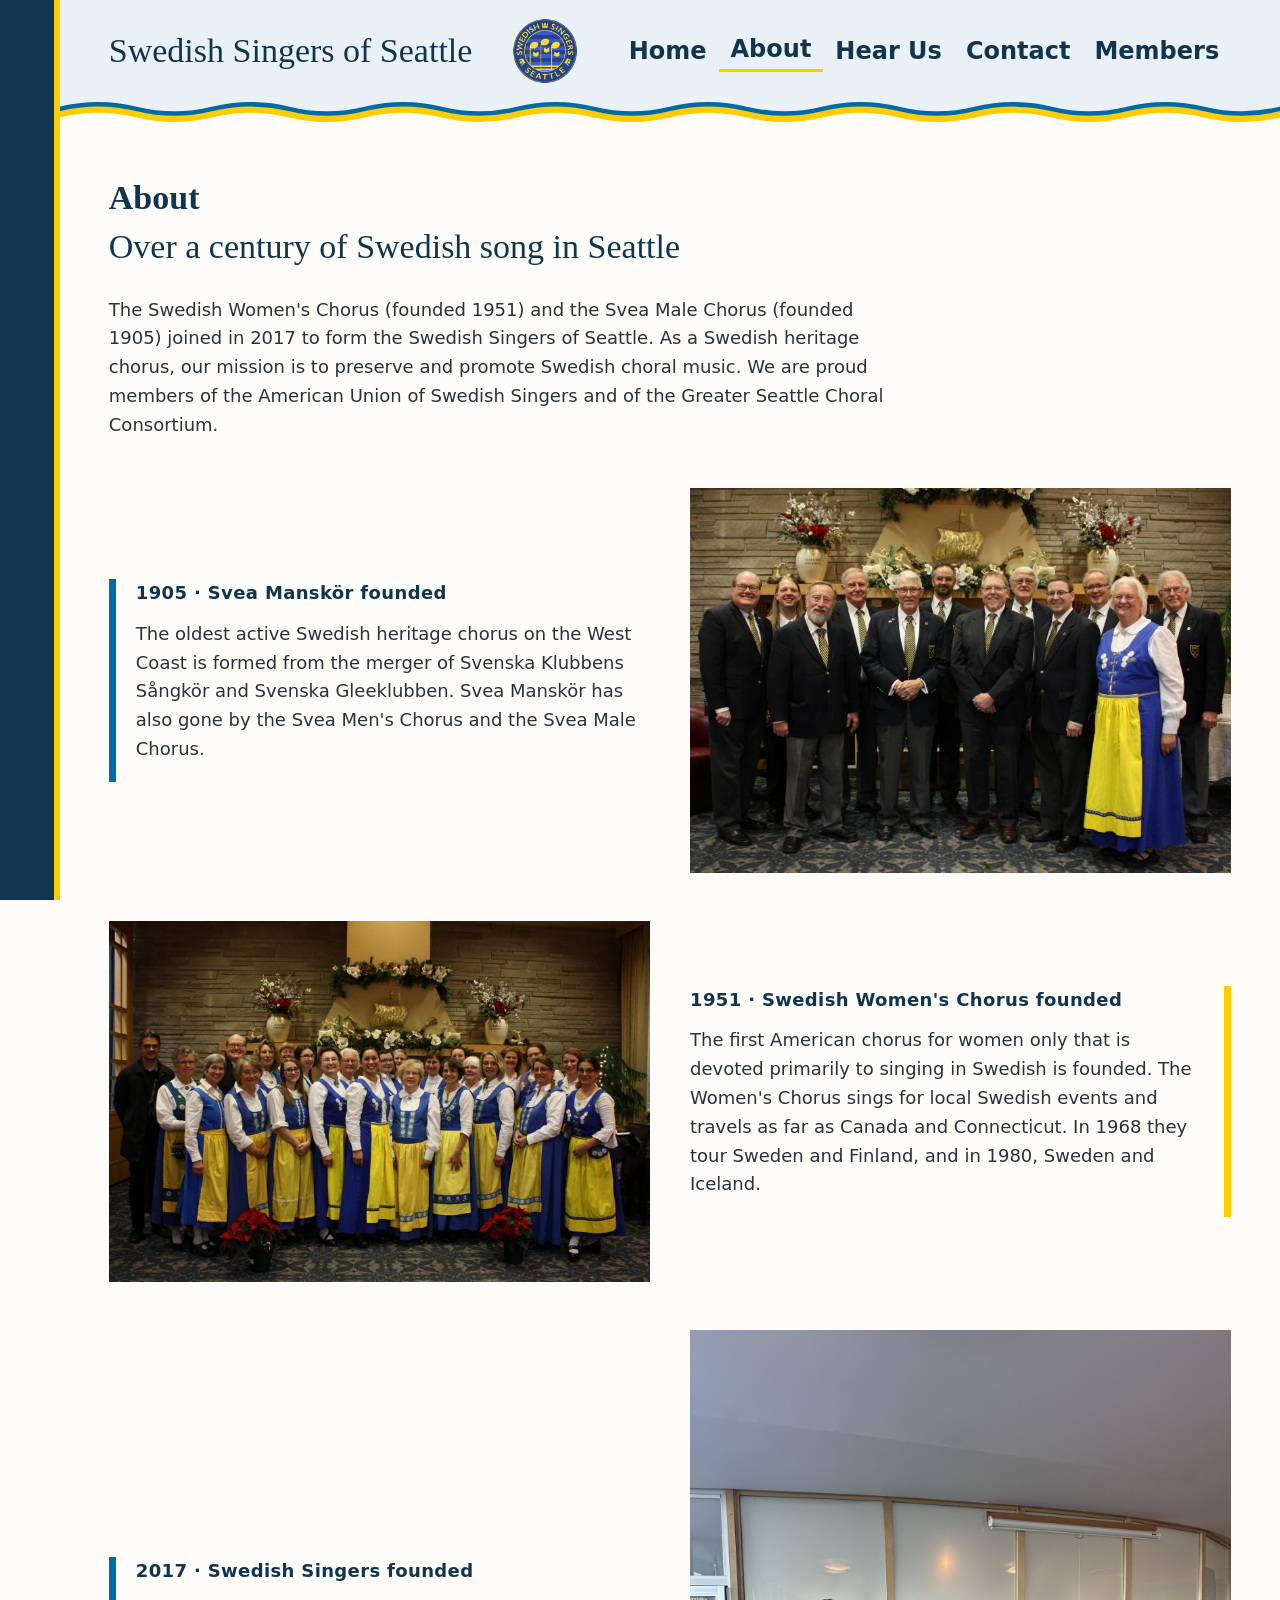
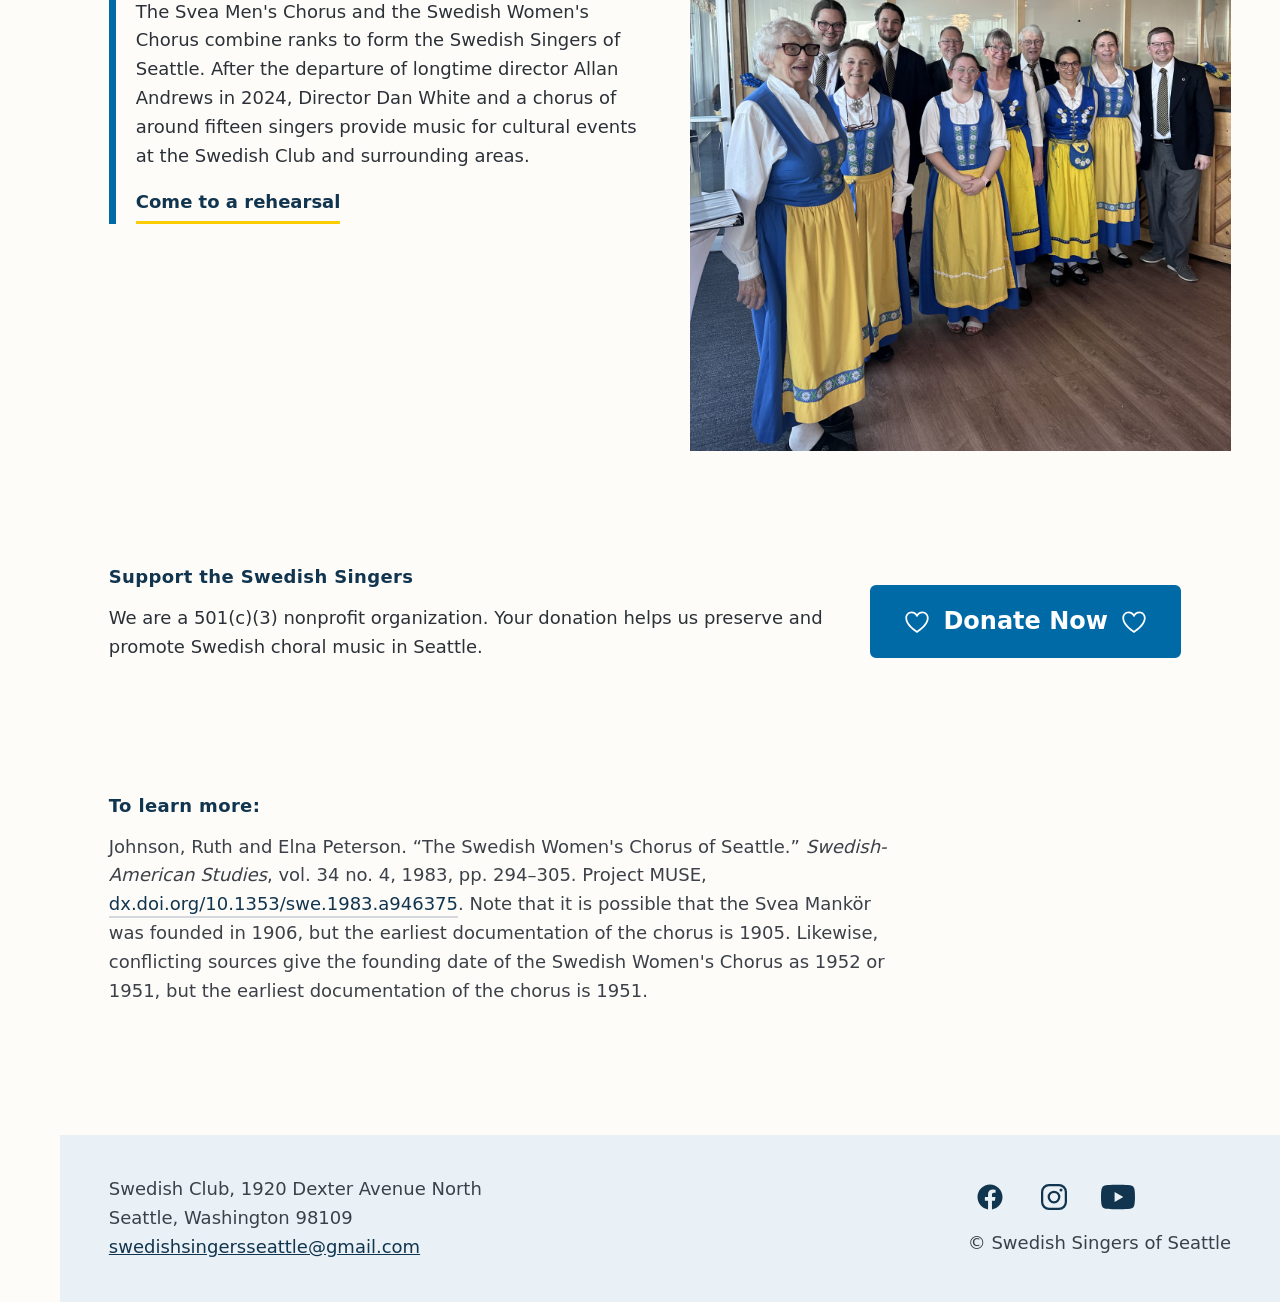
==== commit 81180b1c: "new links" ====
--- a/About.html
+++ b/About.html
@@ -63,7 +63,7 @@
       </p>
     </section>
     <section>
-      <a href="donation.link.here" class="donate-button">
+      <a href="https://www.zeffy.com/en-US/donation-form/support-the-swedish-singers-of-seattle" class="donate-button">
         <svg viewBox="0 0 24 24" xmlns="http://www.w3.org/2000/svg">
           <path d="M16.5 4.5c2.206 0 4 1.794 4 4 0 4.67-5.543 8.94-8.5 11.023C9.043 17.44 3.5 13.17 3.5 8.5c0-2.206 1.794-4 4-4 1.298 0 2.522.638 3.273 1.706L12 7.953l1.227-1.746c.75-1.07 1.975-1.707 3.273-1.707m0-1.5c-1.862 0-3.505.928-4.5 2.344C11.005 3.928 9.362 3 7.5 3 4.462 3 2 5.462 2 8.5c0 5.72 6.5 10.438 10 12.85 3.5-2.412 10-7.13 10-12.85C22 5.462 19.538 3 16.5 3z"/>
         </svg>
--- a/css/style.css
+++ b/css/style.css
@@ -5,18 +5,17 @@
   --header-bg: #EAF1F6;
   --paper: #FDFCF9;
   --ink: #2C3138;
-  --muted: #4e525a;
+  --muted: #3C4048;
   --rule: #D5D8DC;
 
   --serif: Georgia, "Times New Roman", Times, serif;
   --sans: system-ui, -apple-system, "Segoe UI", Roboto, Helvetica, Arial, sans-serif;
 
   /* type scale */
-  --fs-sm: 18px;
-  --fs-md: 20px;
-  --fs-lg: 26px;
+  --fs-sm: 15px;
+  --fs-md: 18px;
+  --fs-lg: 24px;
   --fs-xl: 34px;
-  --fs-2xl: 42px;
 
   /* spacing scale */
   --sp-sm: 12px;
@@ -30,8 +29,8 @@
   --media-h: 42.857vw;
 
   /* left contrast bar */
-  --bar-w: 80px;
-  --bar-stripe-w: 8px;
+  --bar-w: 60px;
+  --bar-stripe-w: 6px;
   --bar-stripe: var(--yellow);
 }
 
@@ -90,9 +89,6 @@
   line-height: 1.15;
   margin: 0;
 }
-h1 { font-size: var(--fs-2xl); }
-h2 { font-size: var(--fs-xl); }
-h3 { font-size: var(--fs-lg); }
 
 p { margin: 0 0 1em; max-width: var(--measure); }
 a {
@@ -101,7 +97,7 @@
 }
 
 .lead {
-  font-size: var(--fs-lg);
+  font-size: var(--fs-md);
   margin-top: var(--sp-lg);
 }
 
@@ -123,7 +119,7 @@
 .page-title { margin-bottom: 8px; }
 .page-title .eyebrow {
   font-family: var(--serif);
-  font-size: var(--fs-2xl);
+  font-size: var(--fs-xl);
   font-weight: 700;
   letter-spacing: 0;
   line-height: 1.2;
@@ -203,14 +199,6 @@
   width: 100%;
   object-fit: cover;
 }
-@media (max-width: 900px) {
-  .timeline-entry {
-    grid-template-columns: 1fr;
-    gap: 24px;
-  }
-  .timeline-entry .accent { order: 1; }
-  .timeline-entry img { order: 2; }
-}
 
 /* ---- header ---- */
 .site-header {
@@ -237,9 +225,8 @@
   white-space: nowrap;
 }
 .logo-mark {
-  width: clamp(44px, 5vw, 70px);
-  height: clamp(44px, 5vw, 70px);
-  flex-shrink: 0;
+  width: 70px;
+  height: 70px;
 }
 .nav-toggle {
   display: none;
@@ -487,7 +474,7 @@
 
 .section-head {
   font-family: var(--serif);
-  font-size: var(--fs-2xl);
+  font-size: var(--fs-xl);
   font-weight: 700;
   color: var(--navy);
   margin: 0;
@@ -547,7 +534,7 @@
 }
 .event .title {
   font-family: var(--sans);
-  font-size: var(--fs-lg);
+  font-size: var(--fs-md);
   font-weight: 700;
   color: var(--navy);
   text-decoration: none;
@@ -559,6 +546,8 @@
 }
 .event .desc {
   margin-top: 8px;
+  margin-right: 8px;
+  padding-right: 8px;
   max-width: var(--measure);
 }
 
@@ -661,6 +650,7 @@
   padding-right: 20px;
   border: 1px solid var(--rule);
   border-left: 7px solid var(--spruce);
+  font-size: var(--fs-sm);
   border-radius: 6px;
   transition: background-color 150ms ease;
 }
@@ -761,18 +751,6 @@
 .parts input:checked + span { color: var(--spruce); }
 .parts input { width: 15px; height: 15px; }
 
-@media (max-width: 767px) {
-  .score { flex-wrap: wrap; gap: 16px; }
-  .score-tags { margin-left: 0; justify-content: flex-start; }
-  .score-links {
-    margin-left: 0;
-    flex-direction: row;
-    align-items: center;
-    gap: 12px;
-  }
-}
-
-/* "see the full calendar" link */
 .calendar-link {
   font-size: var(--fs-lg);
   font-weight: 700;
@@ -780,7 +758,6 @@
   padding-bottom: 3px;
 }
 
-/* donate now */
 .donate-now {
   display: grid;
   grid-template-columns: 2fr 1fr;
@@ -851,21 +828,16 @@
 }
 
 @media (min-width: 1600px) {
-  :root {
-    --fs-sm: 20px;
-    --fs-md: 22px;
-    --fs-lg: 30px;
-    --fs-xl: 38px;
-    --fs-2xl: 48px;
-    --bar-w: 110px;
-    --bar-stripe-w: 11px;
-    --wave-h: 28px;
-  }
   p, .event .desc { max-width: none; }
 
-  .brand { font-size: var(--fs-2xl); }
-
-  .site-nav a { font-size: var(--fs-xl); }
+  .brand {
+    font-size: var(--fs-xl);
+  }
+
+  .logo-mark {
+    width: 90px;
+    height: 90px;
+  }
 
   [data-page="home"] .home-split {
     display: grid;
@@ -899,11 +871,21 @@
     padding-left: 20px;
   }
 
-  [data-page="events"] .events-split {
+  [data-page="hear-us"] .events-split {
     display: grid;
     grid-template-columns: 1fr 1fr;
     gap: calc(var(--sp-2xl) * 2);
     align-items: start;
+  }
+  [data-page="hear-us"] .watch-us { margin-top: 0; }
+  [data-page="hear-us"] .watch-us .section-head {
+    padding: 0;
+    margin-bottom: 8px;
+    line-height: 1.2;
+  }
+  [data-page="hear-us"] .video-grid {
+    grid-template-columns: 1fr 1fr;
+    max-width: none;
   }
   [data-page="contact"] .contact-split {
     display: grid;
@@ -947,6 +929,31 @@
   [data-page="members"] .score { padding: var(--sp-lg); }
 }
 
+@media (max-width: 1240px) {
+  .site-header {
+    flex-wrap: wrap;
+    justify-content: center;
+    gap: 4px var(--sp-sm);
+    padding: 12px 0 0;
+  }
+  .site-nav {
+    order: 3;
+    width: 100%;
+    flex-direction: row;
+    flex-wrap: wrap;
+    justify-content: center;
+    margin-bottom: 10px;
+  }
+  .site-nav a {
+    padding: 2px;
+    margin: 4px;
+  }
+  .event {
+    padding: 8px 20px 8px 8px;
+    flex: 0;
+  }
+}
+
 @media (max-width: 900px) {
   .page {
     --bar-w: 26px;
@@ -972,17 +979,23 @@
     height: auto;
   }
   .venue-split .photo { aspect-ratio: 3 / 2; }
+
   .venue-map { height: 220px; }
-}
-
-@media (max-width: 767px) {
   .page { --bar-w: 0px; }
   .page::before { display: none; }
 
   .donate-now {
     grid-template-columns: 1fr;
     gap: var(--sp-lg);
-  }
+    justify-content: center;
+  }
+
+  .timeline-entry {
+    grid-template-columns: 1fr;
+    gap: 24px;
+  }
+  .timeline-entry .accent { order: 1; }
+  .timeline-entry img { order: 2; }
 
   .doorways {
     aspect-ratio: auto;
@@ -991,30 +1004,78 @@
   }
 
   .hero-lede h1 { white-space: normal; }
+  
+  .brand-lockup {
+    gap: 8px;
+    min-width: 0;
+  }
+  .brand {
+    font-size: var(--fs-lg);
+    white-space: normal;
+    line-height: 1.2;
+    padding-right: 10px;
+  }
+  .section-head { font-size: var(--fs-lg); }
+  .event {
+    gap: 8px;
+    border-bottom: 4px solid var(--navy);
+    border-left: 7px solid var(--blue);
+    transition: background-color 180ms ease;
+  }
+  .event .weekday {
+    font-size: var(--fs-sm);
+  }
+  .event .month {
+    text-transform: uppercase;
+    font-size: var(--fs-sm);
+  }
+  .event .day {
+    font-size: var(--fs-sm);
+  }
+  .event .time {
+    font-size: var(--fs-sm);
+  }
+  .event .desc {
+    font-size: var(--fs-sm);
+    margin-top: 4px;
+    max-width: var(--measure);
+
+  }
 
   /* header */
+  .lead { font-size: var(--fs-sm); }
+
+  .nav-toggle {
+    display: inline-flex;
+    flex-shrink: 0;
+  }
+
+  .page-title .eyebrow { font-size: var(--fs-lg); }
+  .page-title h1 { font-size: var(--fs-lg); }
+
   .site-header {
     flex-wrap: wrap;
     gap: 12px;
-    padding: 12px 0;
-  }
-  .brand-lockup {
+    padding: 12px 0 5px 0;
+  }
+
+  /* music library */
+  .score {
+    flex-wrap: wrap;
+    gap: 16px;
+    font-size: var(--fs-sm);
+  }
+  .score-tags {
+    margin-left: 0;
+    justify-content: flex-start;
+    font-size: var(--fs-sm);
+  }
+  .score-links {
+    margin-left: 0;
+    flex-direction: row;
+    align-items: center;
     gap: 12px;
-    min-width: 0;
-    flex-shrink: 1;
-  }
-  .brand {
-    font-size: var(--fs-md);
-    white-space: normal;
-    line-height: 1.2;
-  }
-  .logo-mark {
-    width: 70px;
-    height: 70px;
-  }
-  .nav-toggle {
-    display: inline-flex;
-    flex-shrink: 0;
+    font-size: var(--fs-sm);
   }
 
   /* dropdown */
@@ -1024,15 +1085,14 @@
     gap: 0;
     width: 100%;
     order: 3;
-    margin-top: 8px;
-    border-top: 1px solid rgba(18,53,79,0.15);
+    margin-top: 4px;
+    border-top: 2px solid rgba(18,53,79,0.15);
   }
   .site-nav.open { display: flex; }
   .site-nav a {
-    min-height: 52px;
-    padding: 0 4px;
+    justify-content: flex-end;
     font-size: var(--fs-md);
-    border-bottom: 1px solid rgba(18,53,79,0.12);
+    padding-right: 15px;
   }
   .site-nav a:last-child { border-bottom: 0; }
   .site-nav a.active {
